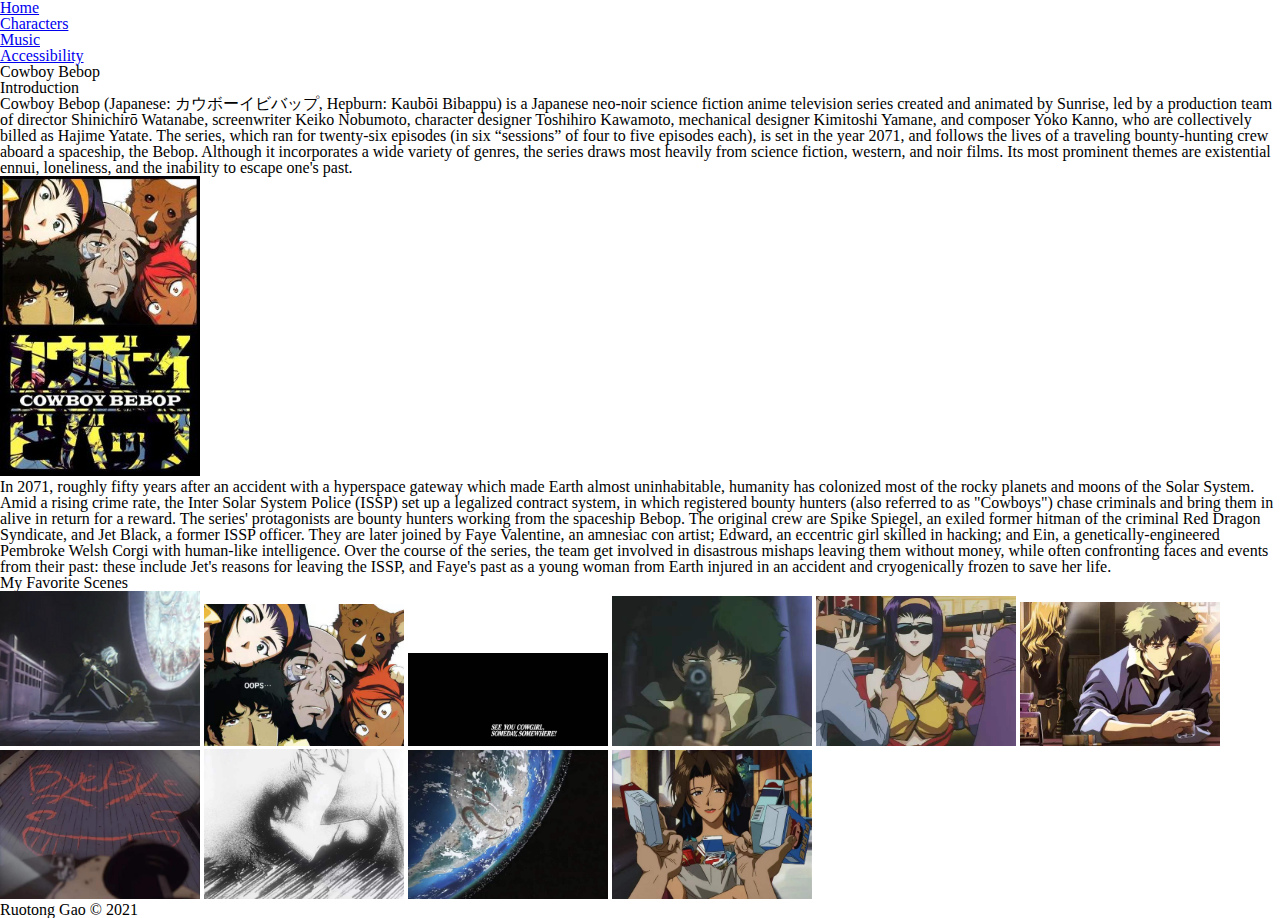
==== index.html @ 33a0a777 "add contents" ====
<!DOCTYPE html>

<html lang="en">
<head>
	<meta charset="UTF-8">
	<meta name="viewport" content="width=device-width, initial-scale=1.0">
    <link rel="icon" href="images/favicon.jpg">
	<link rel="stylesheet" href="css/html5reset.css">
	<link rel="stylesheet" href="css/style.css">
	<title>Home</title>
</head>
    
<body>
	<header>
		<nav>
			<ul>
				<li class="active"><a href = "index.html" >Home</a></li>
				<li><a href = "character.html">Characters</a></li>
				<li><a href = "music.html">Music</a></li>
				<li><a href = "accessibility.html">Accessibility</a></li>
			</ul>
		</nav>
		<h1>Cowboy Bebop</h1>
	</header>

	<main>
        <h2>Introduction</h2>
		<p>Cowboy Bebop (Japanese: カウボーイビバップ, Hepburn: Kaubōi Bibappu) is a Japanese neo-noir science fiction anime television series created and animated by Sunrise, led by a production team of director Shinichirō Watanabe, screenwriter Keiko Nobumoto, character designer Toshihiro Kawamoto, mechanical designer Kimitoshi Yamane, and composer Yoko Kanno, who are collectively billed as Hajime Yatate. The series, which ran for twenty-six episodes (in six “sessions” of four to five episodes each), is set in the year 2071, and follows the lives of a traveling bounty-hunting crew aboard a spaceship, the Bebop. Although it incorporates a wide variety of genres, the series draws most heavily from science fiction, western, and noir films. Its most prominent themes are existential ennui, loneliness, and the inability to escape one's past.</p>
        
        <img src = "images/poster.jpg" width="200"/>

		<p>In 2071, roughly fifty years after an accident with a hyperspace gateway which made Earth almost uninhabitable, humanity has colonized most of the rocky planets and moons of the Solar System. Amid a rising crime rate, the Inter Solar System Police (ISSP) set up a legalized contract system, in which registered bounty hunters (also referred to as "Cowboys") chase criminals and bring them in alive in return for a reward. The series' protagonists are bounty hunters working from the spaceship Bebop. The original crew are Spike Spiegel, an exiled former hitman of the criminal Red Dragon Syndicate, and Jet Black, a former ISSP officer. They are later joined by Faye Valentine, an amnesiac con artist; Edward, an eccentric girl skilled in hacking; and Ein, a genetically-engineered Pembroke Welsh Corgi with human-like intelligence. Over the course of the series, the team get involved in disastrous mishaps leaving them without money, while often confronting faces and events from their past: these include Jet's reasons for leaving the ISSP, and Faye's past as a young woman from Earth injured in an accident and cryogenically frozen to save her life.</p>
        
        <h2>My Favorite Scenes</h2>
        
        <img src = "images/1.png" width="200"/>
        <img src = "images/2.jpg" width="200"/>
        <img src = "images/3.jpg" width="200"/>
        <img src = "images/4.jpg" width="200"/>
        <img src = "images/5.jpg" width="200"/>
        <img src = "images/6.jpg" width="200"/>
        <img src = "images/7.jpg" width="200"/>
        <img src = "images/8.jpg" width="200"/>
        <img src = "images/9.jpg" width="200"/>
        <img src = "images/10.jpg" width="200"/>

	</main>

	<footer>
		<p>Ruotong Gao &copy; 2021</p>
	</footer>
</body>
</html>
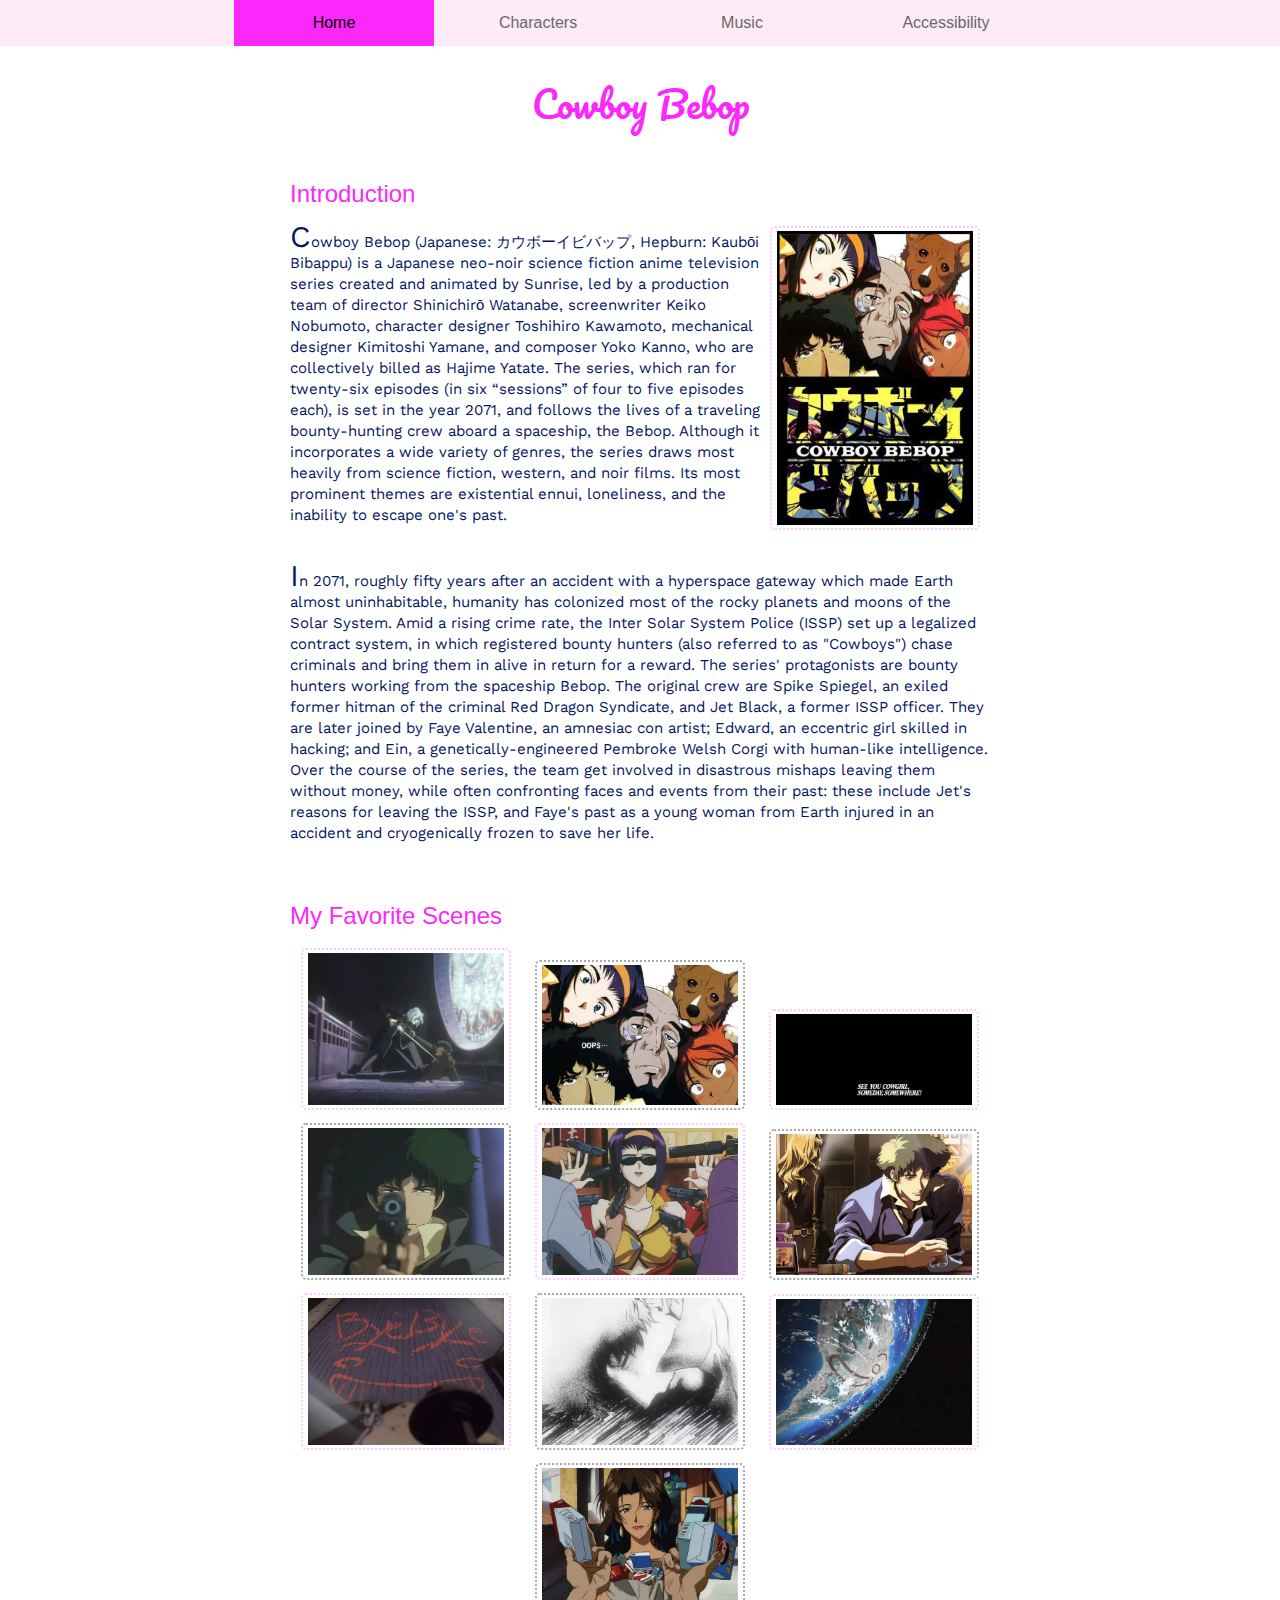
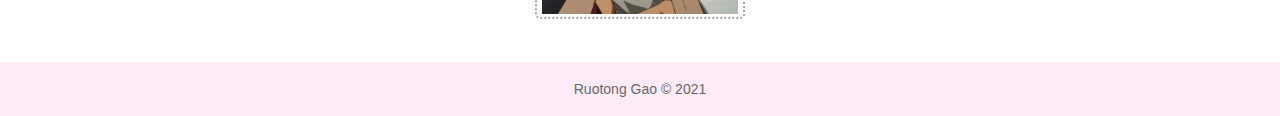
==== commit d066dad5: "draft css" ====
--- a/index.html
+++ b/index.html
@@ -1,53 +1,60 @@
 <!DOCTYPE html>
 
 <html lang="en">
-<head>
-	<meta charset="UTF-8">
-	<meta name="viewport" content="width=device-width, initial-scale=1.0">
-    <link rel="icon" href="images/favicon.jpg">
-	<link rel="stylesheet" href="css/html5reset.css">
-	<link rel="stylesheet" href="css/style.css">
-	<title>Home</title>
-</head>
-    
-<body>
-	<header>
-		<nav>
-			<ul>
-				<li class="active"><a href = "index.html" >Home</a></li>
-				<li><a href = "character.html">Characters</a></li>
-				<li><a href = "music.html">Music</a></li>
-				<li><a href = "accessibility.html">Accessibility</a></li>
-			</ul>
-		</nav>
-		<h1>Cowboy Bebop</h1>
-	</header>
+    <head>
+        <meta charset="UTF-8">
+        <meta name="viewport" content="width=device-width, initial-scale=1.0">
+        <link rel="icon" href="images/favicon.png">
+        <link rel="stylesheet" href="css/html5reset.css">
+        <link rel="stylesheet" href="css/style.css">
+        <title>Home</title>
+    </head>
 
-	<main>
-        <h2>Introduction</h2>
-		<p>Cowboy Bebop (Japanese: カウボーイビバップ, Hepburn: Kaubōi Bibappu) is a Japanese neo-noir science fiction anime television series created and animated by Sunrise, led by a production team of director Shinichirō Watanabe, screenwriter Keiko Nobumoto, character designer Toshihiro Kawamoto, mechanical designer Kimitoshi Yamane, and composer Yoko Kanno, who are collectively billed as Hajime Yatate. The series, which ran for twenty-six episodes (in six “sessions” of four to five episodes each), is set in the year 2071, and follows the lives of a traveling bounty-hunting crew aboard a spaceship, the Bebop. Although it incorporates a wide variety of genres, the series draws most heavily from science fiction, western, and noir films. Its most prominent themes are existential ennui, loneliness, and the inability to escape one's past.</p>
-        
-        <img src = "images/poster.jpg" width="200"/>
+    <body>
+        <header>
+            <nav>
+                <ul>
+                    <li class="active"><a href = "index.html" >Home</a></li>
+                    <li><a href = "character.html">Characters</a></li>
+                    <li><a href = "music.html">Music</a></li>
+                    <li><a href = "accessibility.html">Accessibility</a></li>
+                </ul>
+            </nav>
+            <h1>Cowboy Bebop</h1>
+        </header>
 
-		<p>In 2071, roughly fifty years after an accident with a hyperspace gateway which made Earth almost uninhabitable, humanity has colonized most of the rocky planets and moons of the Solar System. Amid a rising crime rate, the Inter Solar System Police (ISSP) set up a legalized contract system, in which registered bounty hunters (also referred to as "Cowboys") chase criminals and bring them in alive in return for a reward. The series' protagonists are bounty hunters working from the spaceship Bebop. The original crew are Spike Spiegel, an exiled former hitman of the criminal Red Dragon Syndicate, and Jet Black, a former ISSP officer. They are later joined by Faye Valentine, an amnesiac con artist; Edward, an eccentric girl skilled in hacking; and Ein, a genetically-engineered Pembroke Welsh Corgi with human-like intelligence. Over the course of the series, the team get involved in disastrous mishaps leaving them without money, while often confronting faces and events from their past: these include Jet's reasons for leaving the ISSP, and Faye's past as a young woman from Earth injured in an accident and cryogenically frozen to save her life.</p>
-        
-        <h2>My Favorite Scenes</h2>
-        
-        <img src = "images/1.png" width="200"/>
-        <img src = "images/2.jpg" width="200"/>
-        <img src = "images/3.jpg" width="200"/>
-        <img src = "images/4.jpg" width="200"/>
-        <img src = "images/5.jpg" width="200"/>
-        <img src = "images/6.jpg" width="200"/>
-        <img src = "images/7.jpg" width="200"/>
-        <img src = "images/8.jpg" width="200"/>
-        <img src = "images/9.jpg" width="200"/>
-        <img src = "images/10.jpg" width="200"/>
+        <main>
+            <div class="intro">
+                <h2>Introduction</h2>
+                <p>
+                    <img src = "images/poster.jpg" width="200" alt="poster"/>
+                    Cowboy Bebop (Japanese: カウボーイビバップ, Hepburn: Kaubōi Bibappu) is a Japanese neo-noir science fiction anime television series created and animated by Sunrise, led by a production team of director Shinichirō Watanabe, screenwriter Keiko Nobumoto, character designer Toshihiro Kawamoto, mechanical designer Kimitoshi Yamane, and composer Yoko Kanno, who are collectively billed as Hajime Yatate. The series, which ran for twenty-six episodes (in six “sessions” of four to five episodes each), is set in the year 2071, and follows the lives of a traveling bounty-hunting crew aboard a spaceship, the Bebop. Although it incorporates a wide variety of genres, the series draws most heavily from science fiction, western, and noir films. Its most prominent themes are existential ennui, loneliness, and the inability to escape one's past.
+                </p>
 
-	</main>
 
-	<footer>
-		<p>Ruotong Gao &copy; 2021</p>
-	</footer>
-</body>
+                <p>In 2071, roughly fifty years after an accident with a hyperspace gateway which made Earth almost uninhabitable, humanity has colonized most of the rocky planets and moons of the Solar System. Amid a rising crime rate, the Inter Solar System Police (ISSP) set up a legalized contract system, in which registered bounty hunters (also referred to as "Cowboys") chase criminals and bring them in alive in return for a reward. The series' protagonists are bounty hunters working from the spaceship Bebop. The original crew are Spike Spiegel, an exiled former hitman of the criminal Red Dragon Syndicate, and Jet Black, a former ISSP officer. They are later joined by Faye Valentine, an amnesiac con artist; Edward, an eccentric girl skilled in hacking; and Ein, a genetically-engineered Pembroke Welsh Corgi with human-like intelligence. Over the course of the series, the team get involved in disastrous mishaps leaving them without money, while often confronting faces and events from their past: these include Jet's reasons for leaving the ISSP, and Faye's past as a young woman from Earth injured in an accident and cryogenically frozen to save her life.</p>
+            </div>
+
+            <div>
+                <h2>My Favorite Scenes</h2>
+                <div class="gallery">
+                    <img src = "images/1.png" width="200" alt="The duel"/>
+                    <img src = "images/2.jpg" width="200" alt="Group photo"/>
+                    <img src = "images/3.jpg" width="200" alt="See you cowgirl"/>
+                    <img src = "images/4.jpg" width="200" alt="Spike with the gun"/>
+                    <img src = "images/5.jpg" width="200" alt="Faye with guns"/>
+                    <img src = "images/6.jpg" width="200" alt="Spike smoking"/>
+                    <img src = "images/7.jpg" width="200" alt="Ed's bye bye"/>
+                    <img src = "images/8.jpg" width="200" alt="Spike at his last"/>
+                    <img src = "images/9.jpg" width="200" alt="Ed and the earth"/>
+                    <img src = "images/10.jpg" width="200" alt="Episode 1"/>
+                </div>
+            </div>
+
+        </main>
+
+        <footer>
+            <p>Ruotong Gao &copy; 2021</p>
+        </footer>
+    </body>
 </html>--- a/css/style.css
+++ b/css/style.css
@@ -0,0 +1,208 @@
+/* pacifico-regular - latin */
+@font-face {
+    font-family: 'Pacifico';
+    font-style: normal;
+    font-weight: 400;
+    src: url('../fonts/pacifico-v17-latin-regular.eot'); /* IE9 Compat Modes */
+    src: local(''),
+        url('../fonts/pacifico-v17-latin-regular.eot?#iefix') format('embedded-opentype'), /* IE6-IE8 */
+        url('../fonts/pacifico-v17-latin-regular.woff2') format('woff2'), /* Super Modern Browsers */
+        url('../fonts/pacifico-v17-latin-regular.woff') format('woff'), /* Modern Browsers */
+        url('../fonts/pacifico-v17-latin-regular.ttf') format('truetype'), /* Safari, Android, iOS */
+        url('../fonts/pacifico-v17-latin-regular.svg#Pacifico') format('svg'); /* Legacy iOS */
+}
+
+/* work-sans-regular - latin */
+@font-face {
+    font-family: 'Work Sans';
+    font-style: normal;
+    font-weight: 400;
+    src: url('../fonts/work-sans-v13-latin-regular.eot'); /* IE9 Compat Modes */
+    src: local(''),
+        url('../fonts/work-sans-v13-latin-regular.eot?#iefix') format('embedded-opentype'), /* IE6-IE8 */
+        url('../fonts/work-sans-v13-latin-regular.woff2') format('woff2'), /* Super Modern Browsers */
+        url('../fonts/work-sans-v13-latin-regular.woff') format('woff'), /* Modern Browsers */
+        url('../fonts/work-sans-v13-latin-regular.ttf') format('truetype'), /* Safari, Android, iOS */
+        url('../fonts/work-sans-v13-latin-regular.svg#WorkSans') format('svg'); /* Legacy iOS */
+}
+
+*{
+    box-sizing: border-box;
+}
+
+
+nav{
+    text-align: center;
+    background-color: #FDEBF7;
+}
+
+@media (max-width: 799px){
+    nav li{
+        display: inline-block;
+        width: 100%;
+        padding: 15px 0;
+    }
+}
+
+
+@media (min-width: 800px){
+    nav li{
+        display: inline-block;
+        width: 200px;
+        padding: 15px 0;
+    }
+}
+
+nav li a{
+    text-decoration: none;
+    font-family: "Franklin Gothic Medium", Sans-serif;
+    color: dimgray;
+}
+
+
+
+nav li.active{
+    background-color: #FC28FB;
+}
+
+nav li.active a{
+    color: black;
+}
+
+
+nav li:hover a{
+    text-decoration: underline;
+}
+
+main{
+    padding: 0 30px 30px;
+    background-color: #FFFFFF;
+}
+
+h1{
+    font-size: 36px;
+    color: #FC28FB;
+    text-align: center;
+    font-family: "Pacifico", "Franklin Gothic Medium", Sans-serif;
+    padding: 40px 0; 
+    background-color: #FFFFFF;
+
+}
+
+h2{
+    font-size: 24px;
+    color: #FC28FB;
+    font-family: "Franklin Gothic Medium", Sans-serif;
+    padding: 20px 0;
+}
+
+div{
+    max-width: 700px;
+    min-width: 200px;
+    margin: auto;
+}
+
+div p{
+    line-height: 140%;
+    font-family: "Work Sans", "Calibri", Sans-serif;
+    font-size: 15px;
+    margin-bottom: 25px;
+    display: inline-block;
+    color: #041562;
+}
+
+div p:last-child{
+    margin-bottom: 40px;
+}
+
+.intro p::first-letter{
+    font-size: 30px;
+}
+
+*::selection{
+    background-color: #FC28FB;
+    color: white;
+}
+
+
+@media (max-width: 499px){
+    img{
+        display:block;
+        margin: 20px auto;
+        padding: 3px;
+        width: 100%;
+        border:dotted 2px #FBCAFF;
+        border-radius: 5px;
+    }
+}
+@media (min-width: 500px){
+
+    img{
+        margin: 0 10px 10px;
+        padding: 3px 5px;
+        width: 30%;
+        border:dotted 2px #FBCAFF;
+        border-radius: 5px;
+    }
+
+    p img{
+        float:right;
+    }
+}
+
+@media (max-width: 499px){
+
+    main > div > img{
+        display: block;
+        width: 100%;
+        margin: 10px auto;
+    }
+}
+
+@media (min-width:500px){
+
+    main > div > img{
+        display: block;
+        width: 50%;
+        margin: 10px auto;
+    }
+}
+
+.gallery img:nth-child(even){
+    border-color: darkgray;
+}
+
+img:hover{
+    border:solid 2px #FC28FB;
+}
+
+
+.gallery{
+    text-align: center;
+}
+
+.gallery img{
+    display:inline-block;
+}
+
+
+.audio{
+    text-align: center;
+    padding: 20px 0;
+}
+
+audio{
+    width: 70%;
+}
+
+footer{
+    text-align: center;
+    padding: 20px 0;
+    background-color: #FDEBF7;
+}
+
+footer p{
+    color: dimgray;
+    font-family: "Franklin Gothic Medium", Sans-serif;
+    font-size: 14px;
+}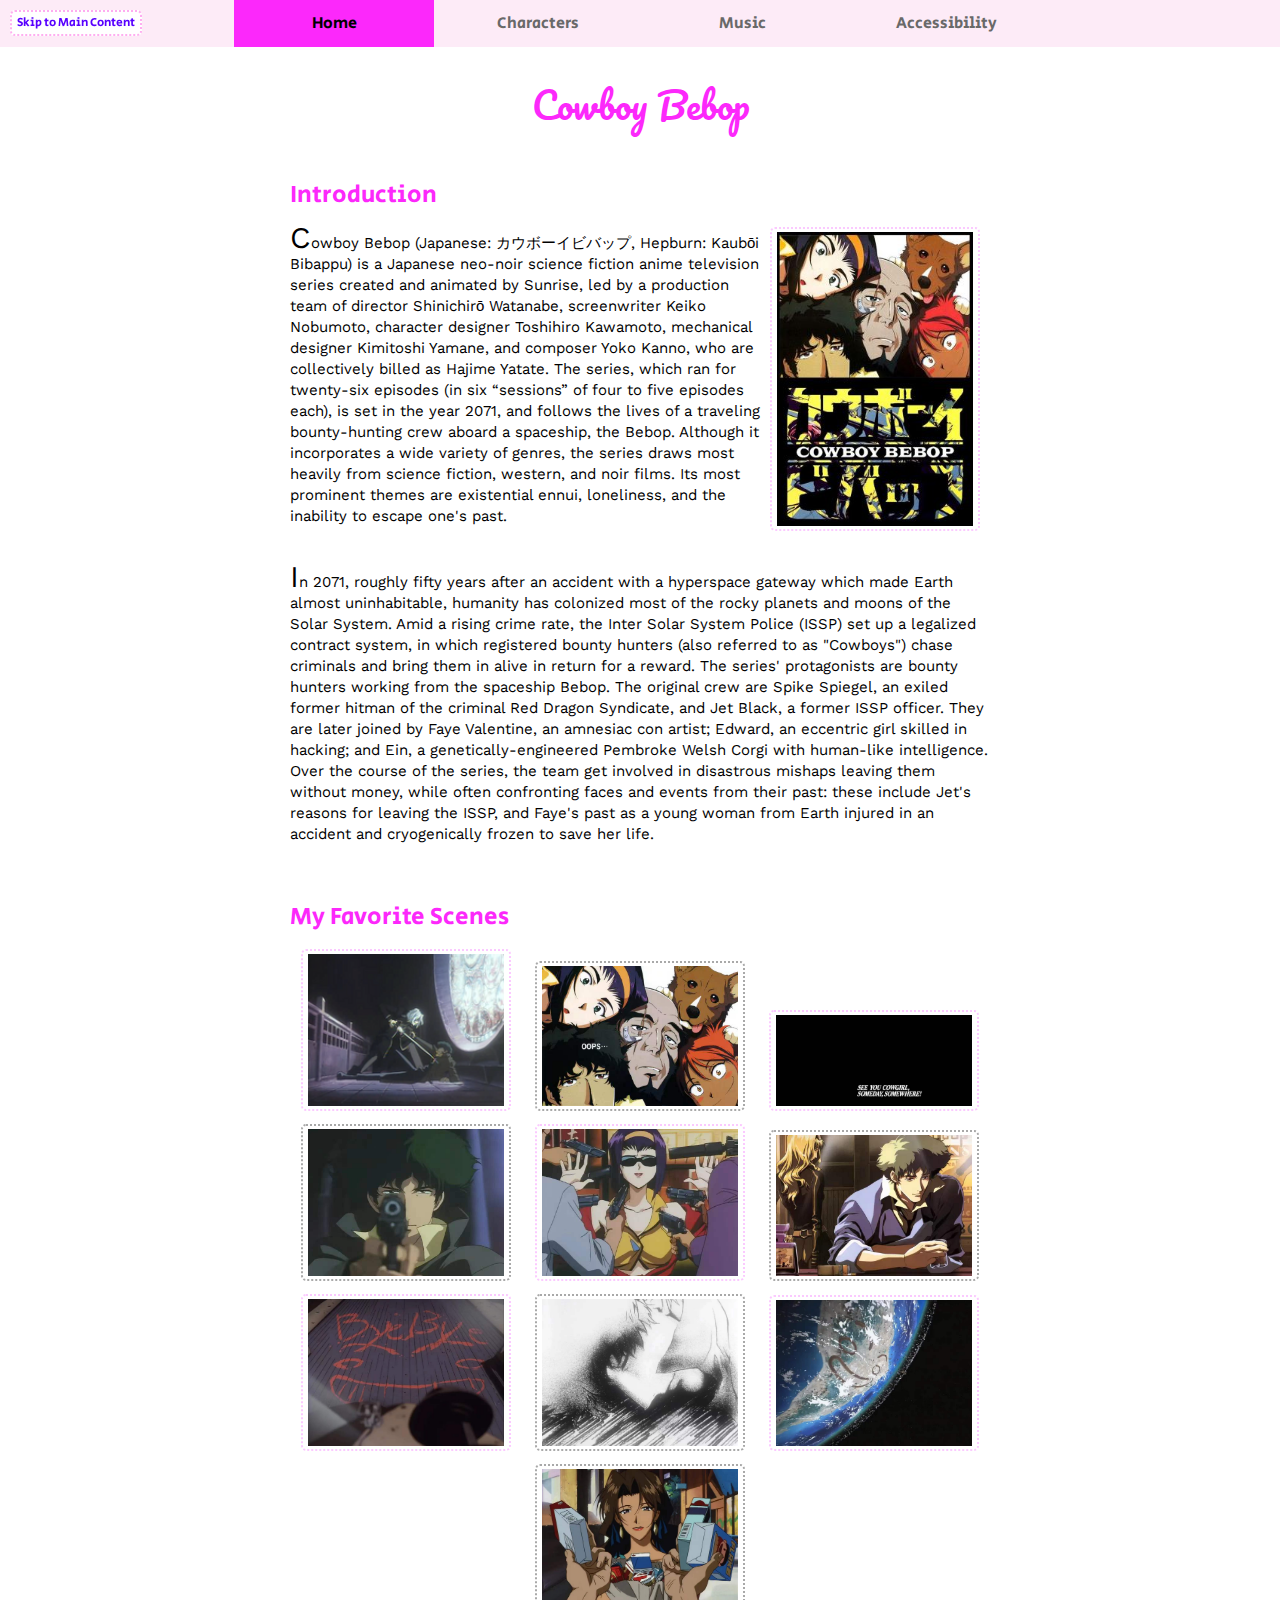
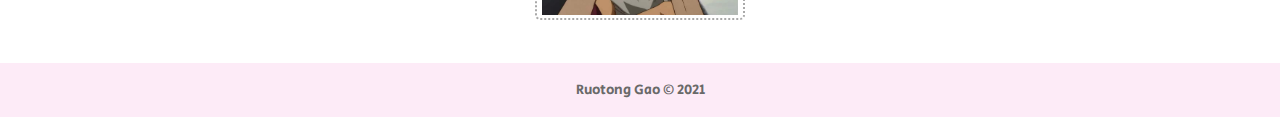
==== commit 74575ca7: "add skip to main" ====
--- a/index.html
+++ b/index.html
@@ -11,6 +11,7 @@
     </head>
 
     <body>
+        <a class = "skip" href="#main">Skip to Main Content</a>
         <header>
             <nav>
                 <ul>
@@ -24,7 +25,7 @@
         </header>
 
         <main>
-            <div class="intro">
+            <div class="intro" id="main">
                 <h2>Introduction</h2>
                 <p>
                     <img src = "images/poster.jpg" width="200" alt="poster"/>
--- a/css/style.css
+++ b/css/style.css
@@ -26,10 +26,36 @@
         url('../fonts/work-sans-v13-latin-regular.svg#WorkSans') format('svg'); /* Legacy iOS */
 }
 
+/* secular-one-regular - latin */
+@font-face {
+    font-family: 'Secular One';
+    font-style: normal;
+    font-weight: 400;
+    src: url('../fonts/secular-one-v5-latin-regular.eot'); /* IE9 Compat Modes */
+    src: local(''),
+        url('../fonts/secular-one-v5-latin-regular.eot?#iefix') format('embedded-opentype'), /* IE6-IE8 */
+        url('../fonts/secular-one-v5-latin-regular.woff2') format('woff2'), /* Super Modern Browsers */
+        url('../fonts/secular-one-v5-latin-regular.woff') format('woff'), /* Modern Browsers */
+        url('../fonts/secular-one-v5-latin-regular.ttf') format('truetype'), /* Safari, Android, iOS */
+        url('../fonts/secular-one-v5-latin-regular.svg#SecularOne') format('svg'); /* Legacy iOS */
+}
+
 *{
     box-sizing: border-box;
 }
 
+.skip{
+    position: fixed;
+    margin: 10px;
+    padding: 5px;
+    font-family: "Franklin Gothic Medium", "Secular One", Sans-serif;
+    font-size: 12px;
+    color: #5800FF;
+    text-decoration: none;
+    background-color: white;
+    border:dotted 2px #FFADF0;
+    border-radius: 5px;
+}
 
 nav{
     text-align: center;
@@ -55,7 +81,7 @@
 
 nav li a{
     text-decoration: none;
-    font-family: "Franklin Gothic Medium", Sans-serif;
+    font-family: "Franklin Gothic Medium", "Secular One", Sans-serif;
     color: dimgray;
 }
 
@@ -92,7 +118,7 @@
 h2{
     font-size: 24px;
     color: #FC28FB;
-    font-family: "Franklin Gothic Medium", Sans-serif;
+    font-family: "Franklin Gothic Medium","Secular One", Sans-serif;
     padding: 20px 0;
 }
 
@@ -108,7 +134,7 @@
     font-size: 15px;
     margin-bottom: 25px;
     display: inline-block;
-    color: #041562;
+    color: black;
 }
 
 div p:last-child{
@@ -203,6 +229,6 @@
 
 footer p{
     color: dimgray;
-    font-family: "Franklin Gothic Medium", Sans-serif;
+    font-family: "Franklin Gothic Medium","Secular One",  Sans-serif;
     font-size: 14px;
 }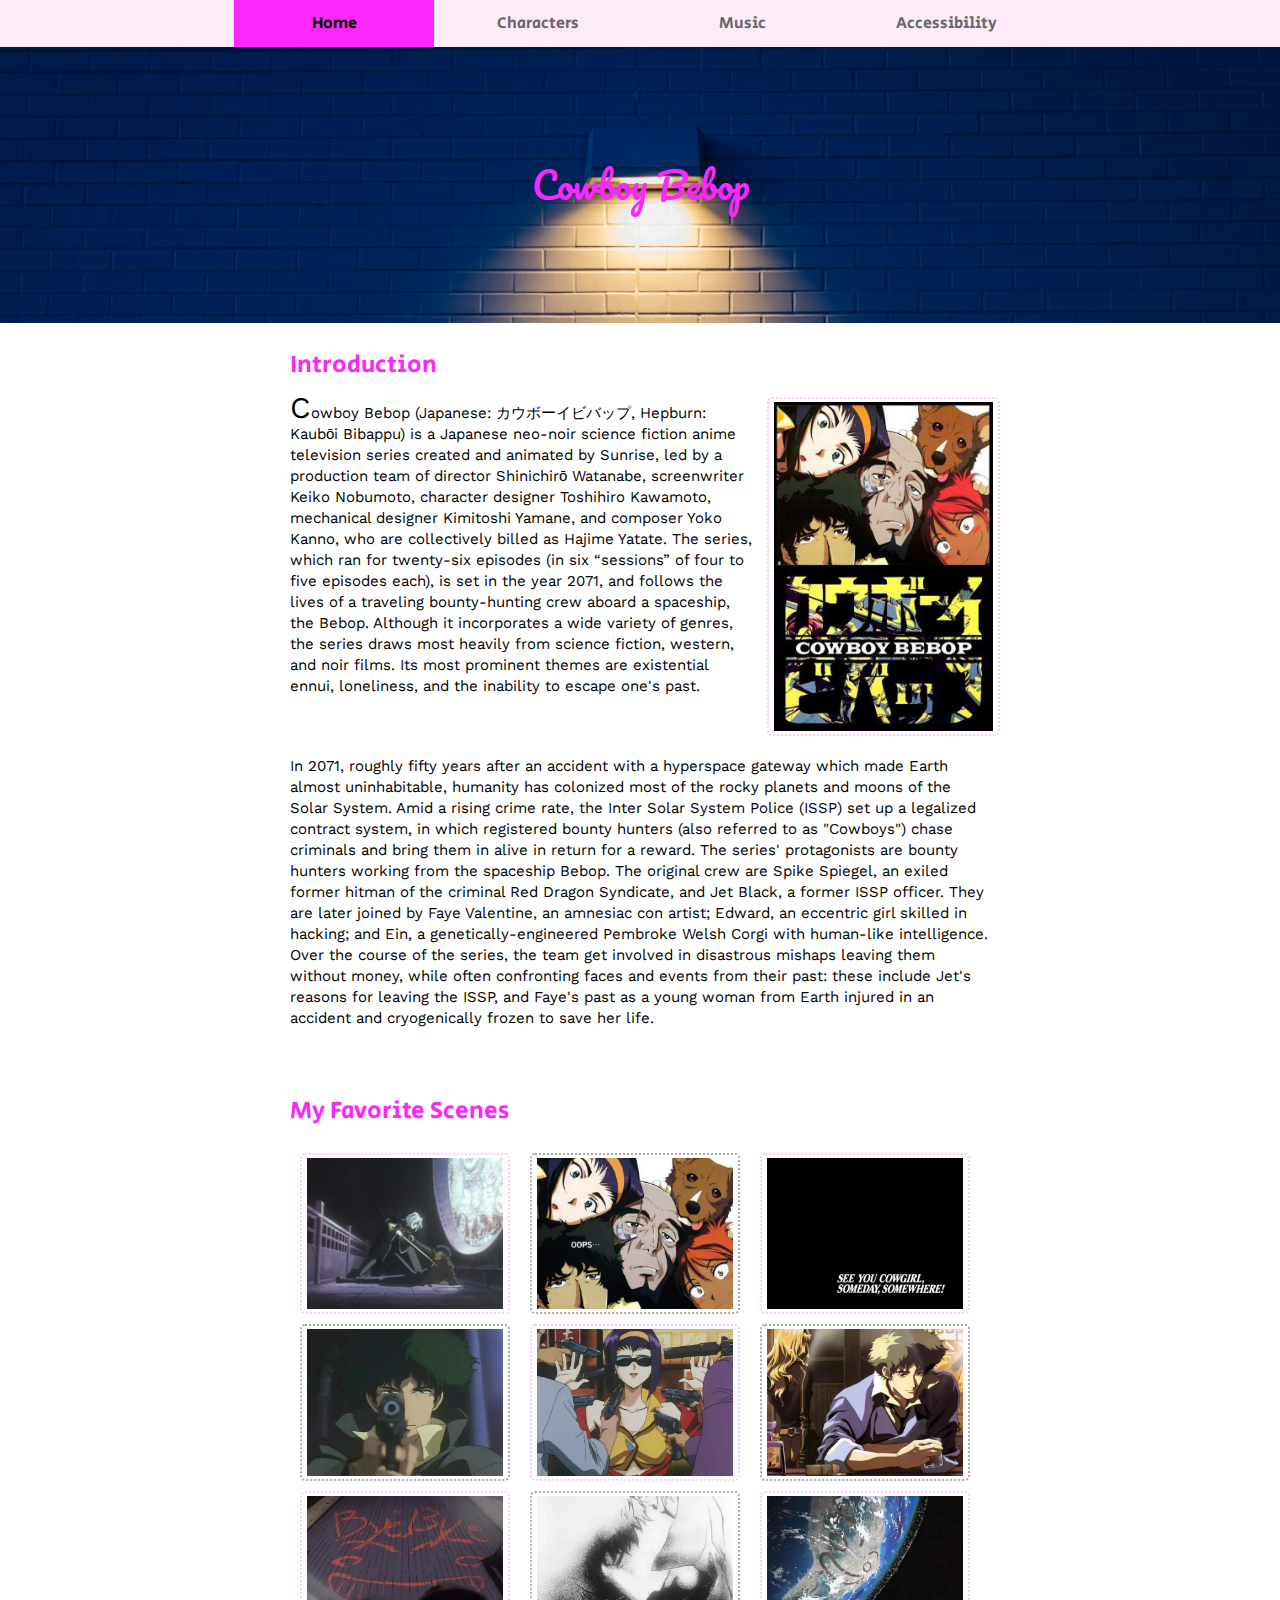
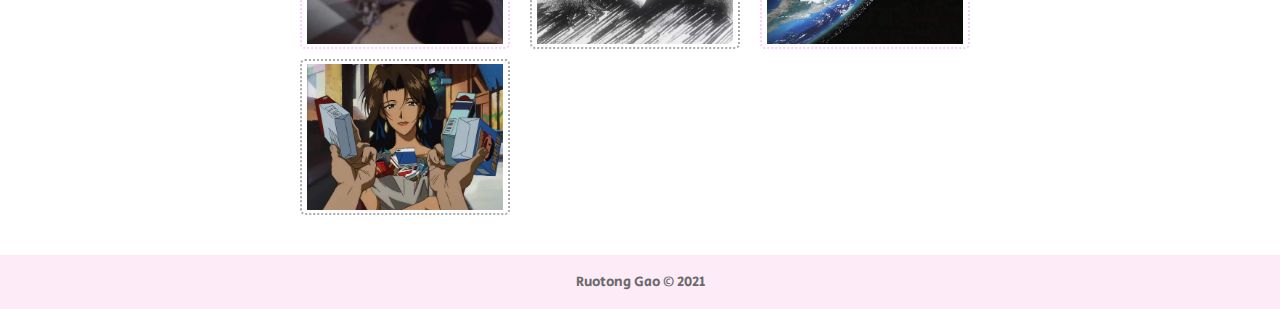
==== commit 67d13638: "mobile update" ====
--- a/index.html
+++ b/index.html
@@ -8,6 +8,15 @@
         <link rel="stylesheet" href="css/html5reset.css">
         <link rel="stylesheet" href="css/style.css">
         <title>Home</title>
+        <!-- Global site tag (gtag.js) - Google Analytics -->
+        <script async src="https://www.googletagmanager.com/gtag/js?id=G-GNXLL24F5V"></script>
+        <script>
+            window.dataLayer = window.dataLayer || [];
+            function gtag(){dataLayer.push(arguments);}
+            gtag('js', new Date());
+
+            gtag('config', 'G-GNXLL24F5V');
+        </script>
     </head>
 
     <body>
@@ -25,14 +34,14 @@
         </header>
 
         <main>
-            <div class="intro" id="main">
+            <div class="intro pic" id="main">
                 <h2>Introduction</h2>
-                <p>
-                    <img src = "images/poster.jpg" width="200" alt="poster"/>
-                    Cowboy Bebop (Japanese: カウボーイビバップ, Hepburn: Kaubōi Bibappu) is a Japanese neo-noir science fiction anime television series created and animated by Sunrise, led by a production team of director Shinichirō Watanabe, screenwriter Keiko Nobumoto, character designer Toshihiro Kawamoto, mechanical designer Kimitoshi Yamane, and composer Yoko Kanno, who are collectively billed as Hajime Yatate. The series, which ran for twenty-six episodes (in six “sessions” of four to five episodes each), is set in the year 2071, and follows the lives of a traveling bounty-hunting crew aboard a spaceship, the Bebop. Although it incorporates a wide variety of genres, the series draws most heavily from science fiction, western, and noir films. Its most prominent themes are existential ennui, loneliness, and the inability to escape one's past.
+                <p>Cowboy Bebop (Japanese: カウボーイビバップ, Hepburn: Kaubōi Bibappu) is a Japanese neo-noir science fiction anime television series created and animated by Sunrise, led by a production team of director Shinichirō Watanabe, screenwriter Keiko Nobumoto, character designer Toshihiro Kawamoto, mechanical designer Kimitoshi Yamane, and composer Yoko Kanno, who are collectively billed as Hajime Yatate. The series, which ran for twenty-six episodes (in six “sessions” of four to five episodes each), is set in the year 2071, and follows the lives of a traveling bounty-hunting crew aboard a spaceship, the Bebop. Although it incorporates a wide variety of genres, the series draws most heavily from science fiction, western, and noir films. Its most prominent themes are existential ennui, loneliness, and the inability to escape one's past.
                 </p>
+                <img src = "images/poster.jpg" width="200" alt="poster"/>
 
-
+            </div>
+            <div>
                 <p>In 2071, roughly fifty years after an accident with a hyperspace gateway which made Earth almost uninhabitable, humanity has colonized most of the rocky planets and moons of the Solar System. Amid a rising crime rate, the Inter Solar System Police (ISSP) set up a legalized contract system, in which registered bounty hunters (also referred to as "Cowboys") chase criminals and bring them in alive in return for a reward. The series' protagonists are bounty hunters working from the spaceship Bebop. The original crew are Spike Spiegel, an exiled former hitman of the criminal Red Dragon Syndicate, and Jet Black, a former ISSP officer. They are later joined by Faye Valentine, an amnesiac con artist; Edward, an eccentric girl skilled in hacking; and Ein, a genetically-engineered Pembroke Welsh Corgi with human-like intelligence. Over the course of the series, the team get involved in disastrous mishaps leaving them without money, while often confronting faces and events from their past: these include Jet's reasons for leaving the ISSP, and Faye's past as a young woman from Earth injured in an accident and cryogenically frozen to save her life.</p>
             </div>
 
--- a/css/style.css
+++ b/css/style.css
@@ -45,16 +45,21 @@
 }
 
 .skip{
-    position: fixed;
-    margin: 10px;
-    padding: 5px;
+    position: absolute;
+    display: block;
+    height: 10px;
+    margin: 5px;
+    left: -500px;
     font-family: "Franklin Gothic Medium", "Secular One", Sans-serif;
     font-size: 12px;
     color: #5800FF;
     text-decoration: none;
     background-color: white;
-    border:dotted 2px #FFADF0;
-    border-radius: 5px;
+}
+
+.skip:focus{
+    left:0px;
+    top: 10px;
 }
 
 nav{
@@ -62,16 +67,14 @@
     background-color: #FDEBF7;
 }
 
-@media (max-width: 799px){
-    nav li{
-        display: inline-block;
-        width: 100%;
-        padding: 15px 0;
-    }
-}
-
-
-@media (min-width: 800px){
+nav li{
+    display: inline-block;
+    width: 100%;
+    padding: 15px 0;
+}
+
+
+@media screen and (min-width: 800px){
     nav li{
         display: inline-block;
         width: 200px;
@@ -110,9 +113,11 @@
     color: #FC28FB;
     text-align: center;
     font-family: "Pacifico", "Franklin Gothic Medium", Sans-serif;
-    padding: 40px 0; 
-    background-color: #FFFFFF;
-
+    padding: 120px 0; 
+    background-image: url("../images/background.jpg");
+    background-size: cover;
+    background-attachment: fixed;
+    background-position: bottom;
 }
 
 h2{
@@ -126,6 +131,7 @@
     max-width: 700px;
     min-width: 200px;
     margin: auto;
+    padding-top: 10px;
 }
 
 div p{
@@ -151,51 +157,54 @@
 }
 
 
-@media (max-width: 499px){
-    img{
-        display:block;
-        margin: 20px auto;
-        padding: 3px;
-        width: 100%;
-        border:dotted 2px #FBCAFF;
-        border-radius: 5px;
-    }
-}
-@media (min-width: 500px){
+img{
+    display:block;
+    margin: 20px auto;
+    padding: 3px;
+    width: 100%;
+    border:dotted 2px #FBCAFF;
+    border-radius: 5px;
+}
+
+div.mid img{
+    display: block;
+    width: 100%;
+    margin: 10px auto;
+}
+
+.gallery img:nth-child(even){
+    border-color: darkgray;
+}
+
+@media screen and (min-width: 500px){
 
     img{
         margin: 0 10px 10px;
         padding: 3px 5px;
-        width: 30%;
         border:dotted 2px #FBCAFF;
         border-radius: 5px;
     }
 
-    p img{
-        float:right;
-    }
-}
-
-@media (max-width: 499px){
-
-    main > div > img{
-        display: block;
-        width: 100%;
-        margin: 10px auto;
-    }
-}
-
-@media (min-width:500px){
-
-    main > div > img{
+
+    div.mid img{
         display: block;
         width: 50%;
         margin: 10px auto;
     }
-}
-
-.gallery img:nth-child(even){
-    border-color: darkgray;
+
+    div.pic{
+        display: grid;
+        grid-template-columns: 4fr 2fr;
+    }
+
+    div.pic h2{
+        grid-column: 1/-1;
+    }
+
+    div.gallery img{
+        width: 30%;
+        object-fit: cover;
+    }
 }
 
 img:hover{
@@ -203,14 +212,10 @@
 }
 
 
-.gallery{
-    text-align: center;
-}
-
-.gallery img{
-    display:inline-block;
-}
-
+div.gallery{
+    display:flex;
+    flex-flow: row wrap;
+}
 
 .audio{
     text-align: center;
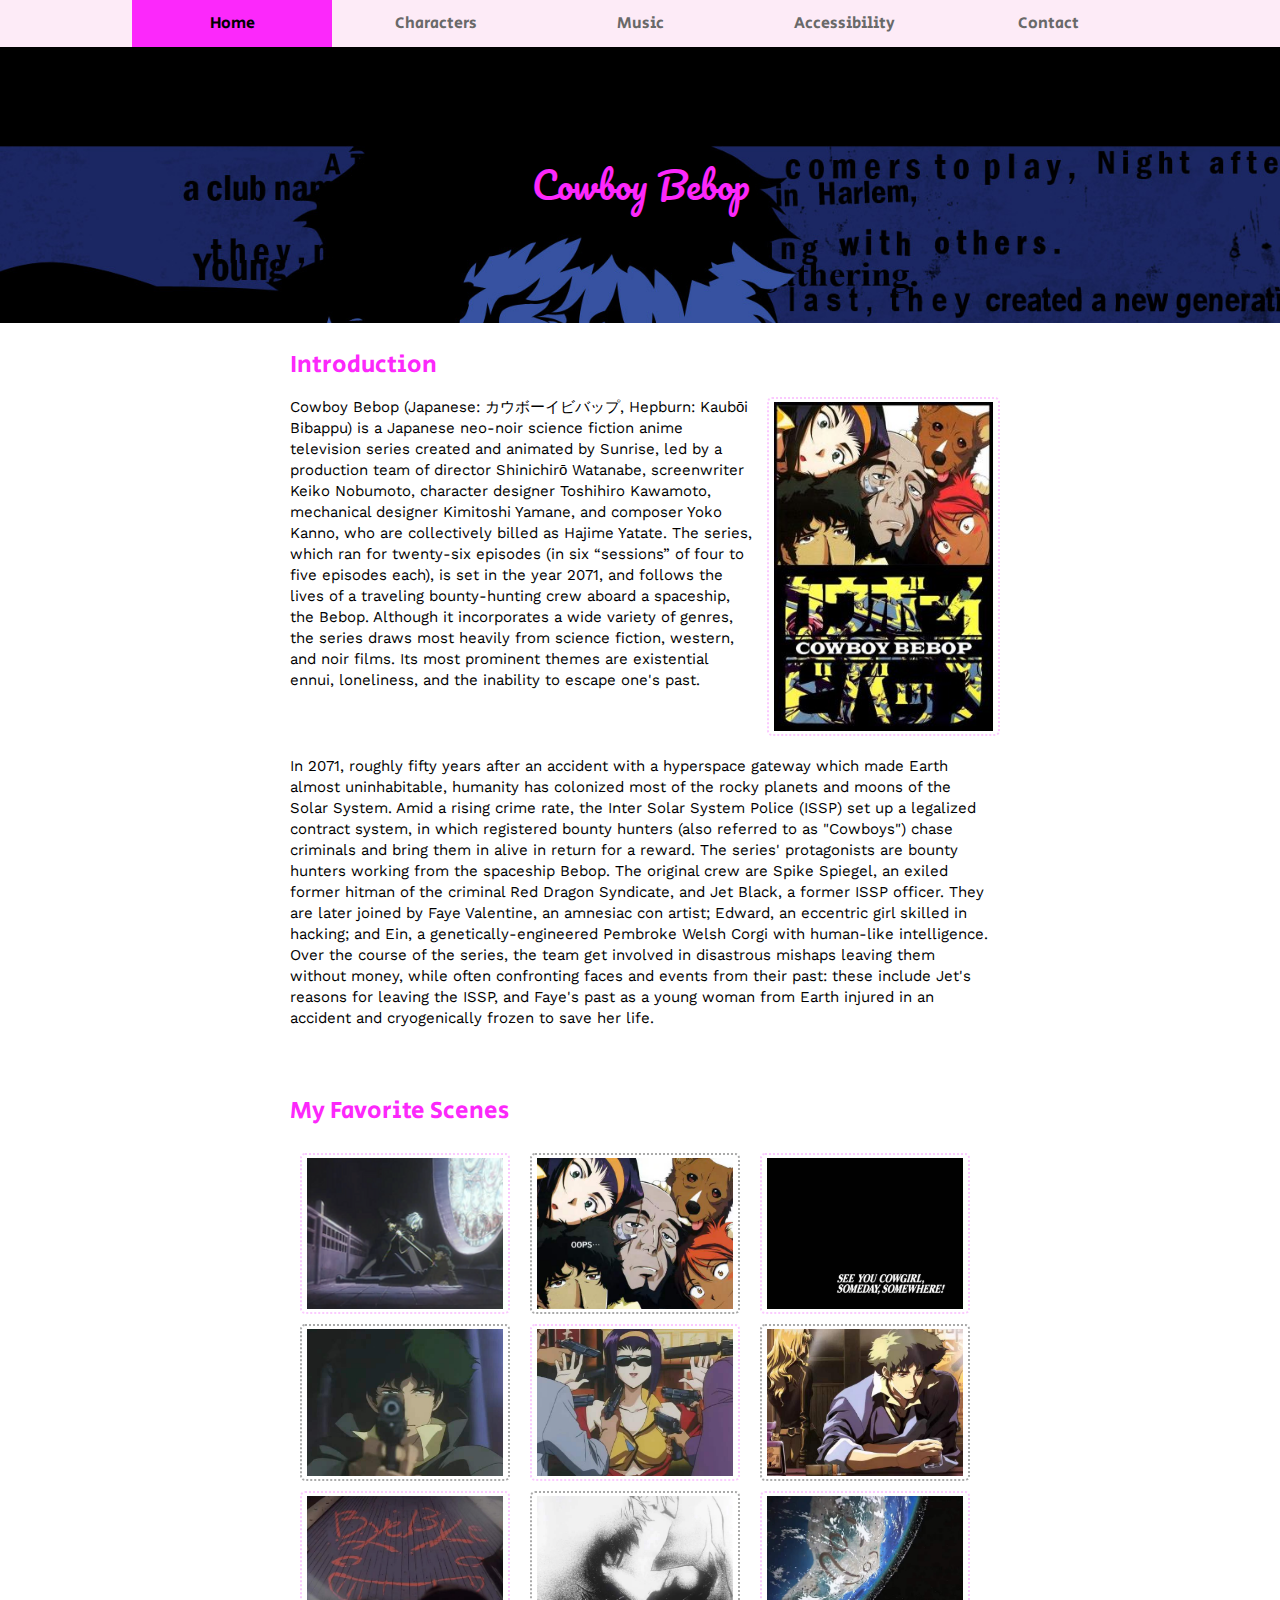
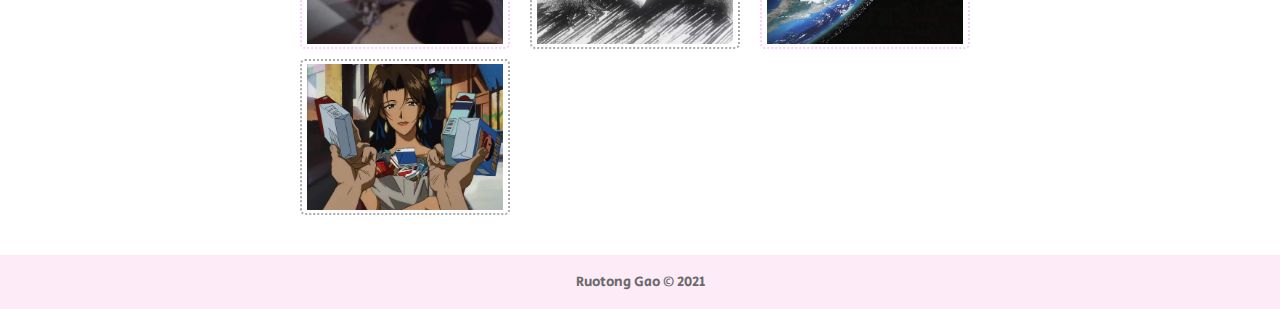
==== commit 2ead190a: "add mobile view requirements" ====
--- a/index.html
+++ b/index.html
@@ -9,13 +9,13 @@
         <link rel="stylesheet" href="css/style.css">
         <title>Home</title>
         <!-- Global site tag (gtag.js) - Google Analytics -->
-        <script async src="https://www.googletagmanager.com/gtag/js?id=G-GNXLL24F5V"></script>
+        <script async src="https://www.googletagmanager.com/gtag/js?id=G-1WR4FGPYL1"></script>
         <script>
             window.dataLayer = window.dataLayer || [];
             function gtag(){dataLayer.push(arguments);}
             gtag('js', new Date());
 
-            gtag('config', 'G-GNXLL24F5V');
+            gtag('config', 'G-1WR4FGPYL1');
         </script>
     </head>
 
@@ -28,6 +28,7 @@
                     <li><a href = "character.html">Characters</a></li>
                     <li><a href = "music.html">Music</a></li>
                     <li><a href = "accessibility.html">Accessibility</a></li>
+                    <li><a href = "contact.html" >Contact</a></li>
                 </ul>
             </nav>
             <h1>Cowboy Bebop</h1>
--- a/css/style.css
+++ b/css/style.css
@@ -127,6 +127,14 @@
     padding: 20px 0;
 }
 
+h3{
+    font-size: 18px;
+    color: dimgray;
+    font-family: "Franklin Gothic Medium","Secular One", Sans-serif;
+    font-weight: 400;
+    padding: 10px 0;
+}
+
 div{
     max-width: 700px;
     min-width: 200px;
@@ -147,10 +155,6 @@
     margin-bottom: 40px;
 }
 
-.intro p::first-letter{
-    font-size: 30px;
-}
-
 *::selection{
     background-color: #FC28FB;
     color: white;
@@ -172,8 +176,18 @@
     margin: 10px auto;
 }
 
+@keyframes animatedImage {
+    from {
+        opacity: 30%;
+    }
+    to {
+        opacity: 100%;
+    }
+}
+
 .gallery img:nth-child(even){
     border-color: darkgray;
+    animation: animatedImage 3s linear infinite alternate;
 }
 
 @media screen and (min-width: 500px){
@@ -226,7 +240,74 @@
     width: 70%;
 }
 
+#overlay{
+    max-width: 700px;
+    min-width: 200px;
+    margin: auto;
+    padding-top: 10px;
+}
+
+
+label{
+    display: block;
+    font-family: "Work Sans", "Calibri", Sans-serif;
+    font-size: 14px;
+    padding-top: 20px;
+    padding-bottom: 5px;
+    text-align: left;
+}
+
+input, textarea{
+    font-family: "Work Sans", "Calibri", Sans-serif;
+    width: 100%;
+    padding: 20px;
+    border: 1px solid #ccc;
+    border-radius: 10px;
+    box-sizing: border-box;
+    margin: 10px;
+    resize: vertical;
+}
+
+input[type=submit]{
+    font-family: "Franklin Gothic Medium","Secular One", Sans-serif;
+    background-color: #FDEBF7;
+    font-size: 16px;
+    cursor: pointer;
+    padding: 15px;
+}
+
+div.social{
+    display: flex;
+    flex-flow: row wrap;
+    column-gap: 20px;
+}
+
+div.social span{
+    font-size: 30px;
+    margin-right: 10px;
+    vertical-align:middle;  
+}
+
+div.social a{
+    font-size: 14px;
+    color: dimgray;
+    text-decoration: none;
+    font-family: "Work Sans", "Calibri", Sans-serif;
+}
+
+
+div a:visited{
+    color: dimgray;
+}
+
+div a:hover{
+    text-decoration: underline;
+    color: #FC28FB;
+}
+
 footer{
+    display: flex;
+    flex-flow: column wrap;
     text-align: center;
     padding: 20px 0;
     background-color: #FDEBF7;
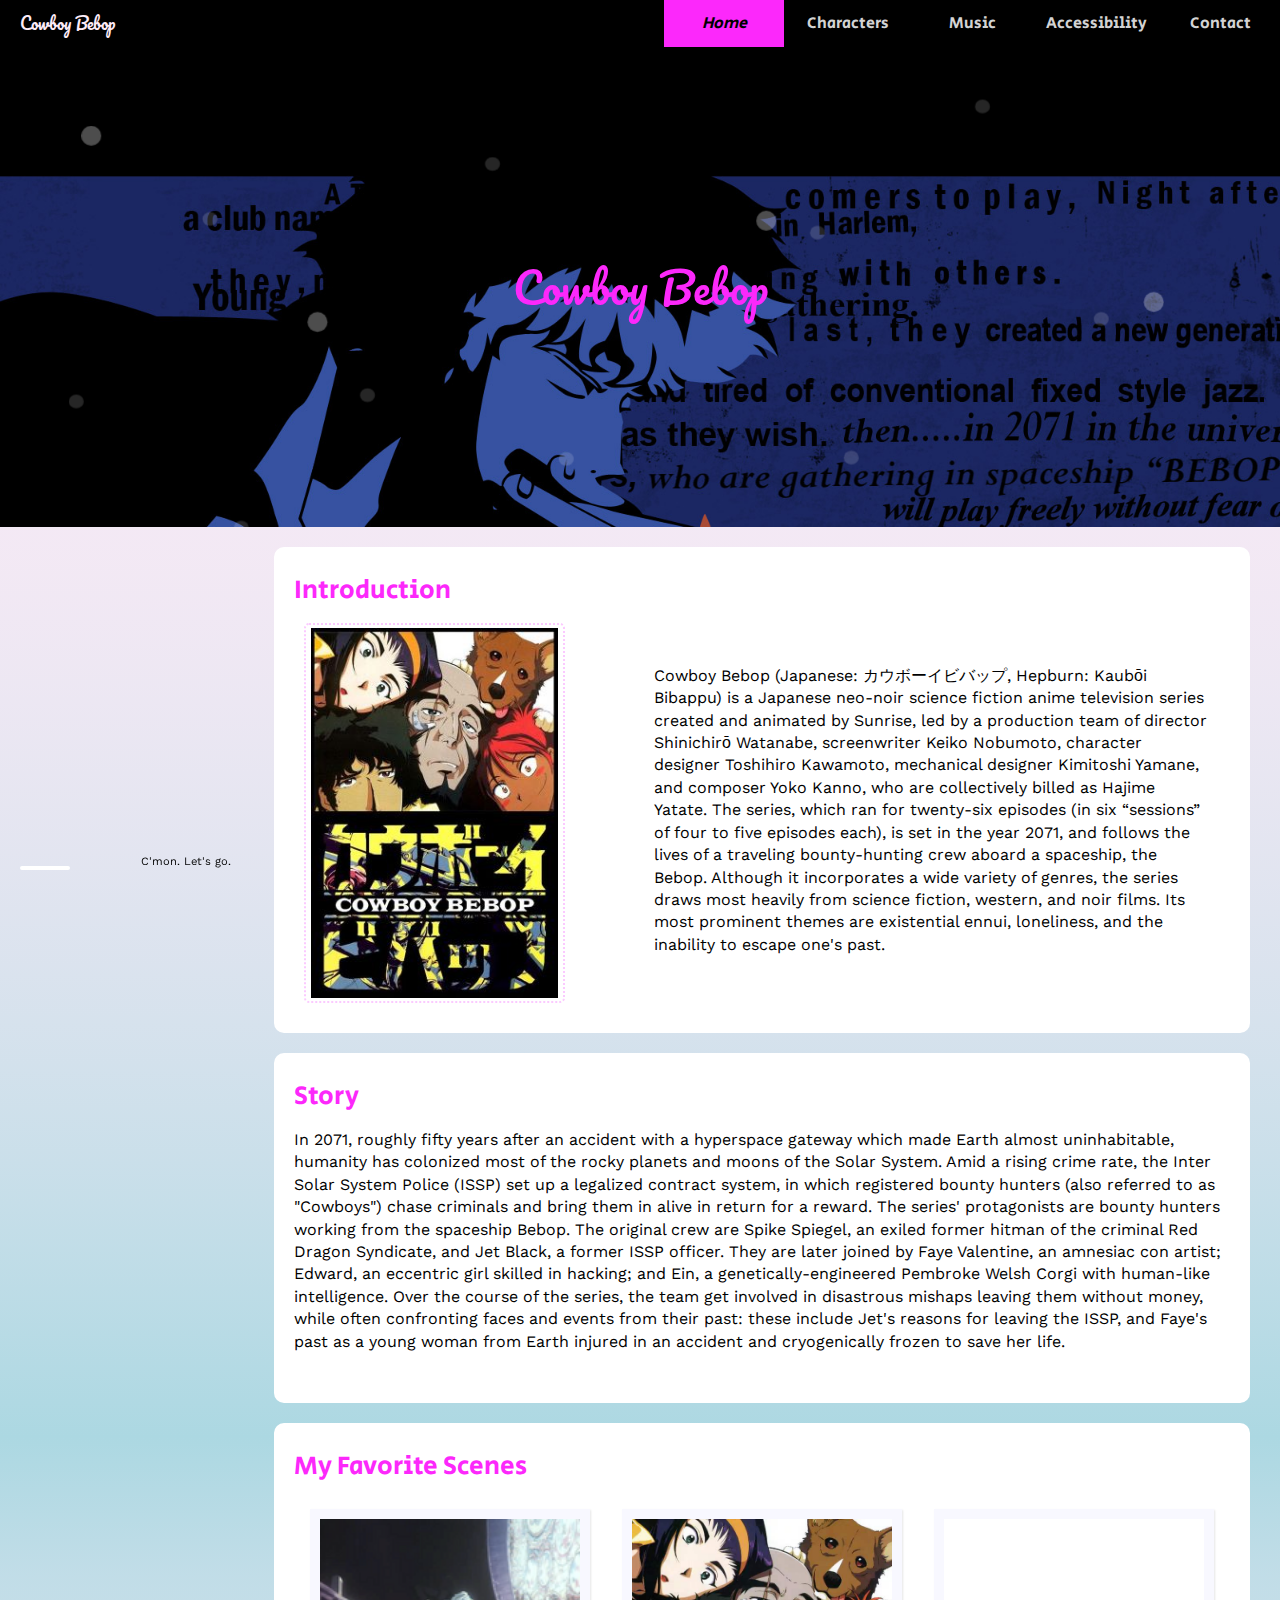
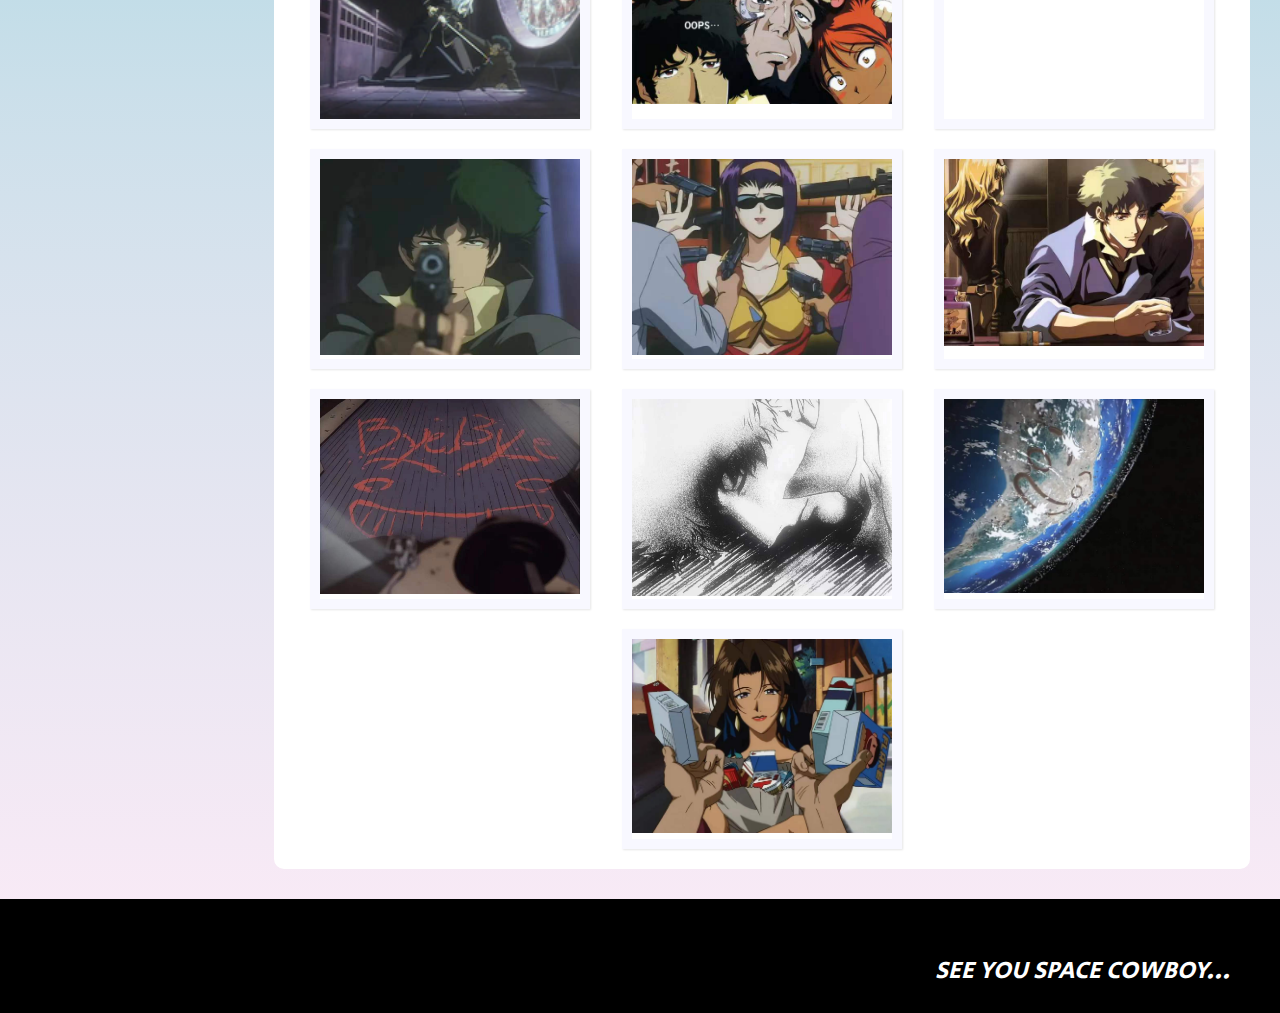
==== commit 640403aa: "final submission" ====
--- a/index.html
+++ b/index.html
@@ -9,7 +9,8 @@
         <link rel="stylesheet" href="css/style.css">
         <title>Home</title>
         <!-- Global site tag (gtag.js) - Google Analytics -->
-        <script async src="https://www.googletagmanager.com/gtag/js?id=G-1WR4FGPYL1"></script>
+        <script async src="https://www.googletagm6anager.com/gtag/js?id=G-1WR4FGPYL1"></script>
+        <script src="https://ajax.googleapis.com/ajax/libs/jquery/1.7.1/jquery.min.js" type="text/javascript"></script>
         <script>
             window.dataLayer = window.dataLayer || [];
             function gtag(){dataLayer.push(arguments);}
@@ -22,50 +23,241 @@
     <body>
         <a class = "skip" href="#main">Skip to Main Content</a>
         <header>
-            <nav>
+            <div class="head">
+                <p>Cowboy Bebop</p>
+                <nav>
+                    <ul>
+                        <li class="active"><a href = "index.html" >Home</a></li>
+                        <li><a href = "character.html">Characters</a></li>
+                        <li><a href = "music.html">Music</a></li>
+                        <li><a href = "accessibility.html">Accessibility</a></li>
+                        <li><a href = "contact.html" >Contact</a></li>
+                    </ul>
+                </nav>
+            </div>
+            <div class="hero">
+                <div class="snow">
+                    <svg xmlns="http://www.w3.org/2000/svg" viewBox="0 0 1024 1536" preserveAspectRatio="xMidYMax slice">
+                        <g fill="#FFF" fill-opacity=".15" transform="translate(55 42)">
+                            <g id="snow-bottom-layer">
+                                <ellipse cx="6" cy="1009.5" rx="6" ry="5.5"/>
+                                <ellipse cx="138" cy="1110.5" rx="6" ry="5.5"/>
+                                <ellipse cx="398" cy="1055.5" rx="6" ry="5.5"/>
+                                <ellipse cx="719" cy="1284.5" rx="6" ry="5.5"/>
+                                <ellipse cx="760" cy="1155.5" rx="6" ry="5.5"/>
+                                <ellipse cx="635" cy="1459.5" rx="6" ry="5.5"/>
+                                <ellipse cx="478" cy="1335.5" rx="6" ry="5.5"/>
+                                <ellipse cx="322" cy="1414.5" rx="6" ry="5.5"/>
+                                <ellipse cx="247" cy="1234.5" rx="6" ry="5.5"/>
+                                <ellipse cx="154" cy="1425.5" rx="6" ry="5.5"/>
+                                <ellipse cx="731" cy="773.5" rx="6" ry="5.5"/>
+                                <ellipse cx="599" cy="874.5" rx="6" ry="5.5"/>
+                                <ellipse cx="339" cy="819.5" rx="6" ry="5.5"/>
+                                <ellipse cx="239" cy="1004.5" rx="6" ry="5.5"/>
+                                <ellipse cx="113" cy="863.5" rx="6" ry="5.5"/>
+                                <ellipse cx="102" cy="1223.5" rx="6" ry="5.5"/>
+                                <ellipse cx="395" cy="1155.5" rx="6" ry="5.5"/>
+                                <ellipse cx="826" cy="943.5" rx="6" ry="5.5"/>
+                                <ellipse cx="626" cy="1054.5" rx="6" ry="5.5"/>
+                                <ellipse cx="887" cy="1366.5" rx="6" ry="5.5"/>
+                                <ellipse cx="6" cy="241.5" rx="6" ry="5.5"/>
+                                <ellipse cx="138" cy="342.5" rx="6" ry="5.5"/>
+                                <ellipse cx="398" cy="287.5" rx="6" ry="5.5"/>
+                                <ellipse cx="719" cy="516.5" rx="6" ry="5.5"/>
+                                <ellipse cx="760" cy="387.5" rx="6" ry="5.5"/>
+                                <ellipse cx="635" cy="691.5" rx="6" ry="5.5"/>
+                                <ellipse cx="478" cy="567.5" rx="6" ry="5.5"/>
+                                <ellipse cx="322" cy="646.5" rx="6" ry="5.5"/>
+                                <ellipse cx="247" cy="466.5" rx="6" ry="5.5"/>
+                                <ellipse cx="154" cy="657.5" rx="6" ry="5.5"/>
+                                <ellipse cx="731" cy="5.5" rx="6" ry="5.5"/>
+                                <ellipse cx="599" cy="106.5" rx="6" ry="5.5"/>
+                                <ellipse cx="339" cy="51.5" rx="6" ry="5.5"/>
+                                <ellipse cx="239" cy="236.5" rx="6" ry="5.5"/>
+                                <ellipse cx="113" cy="95.5" rx="6" ry="5.5"/>
+                                <ellipse cx="102" cy="455.5" rx="6" ry="5.5"/>
+                                <ellipse cx="395" cy="387.5" rx="6" ry="5.5"/>
+                                <ellipse cx="826" cy="175.5" rx="6" ry="5.5"/>
+                                <ellipse cx="626" cy="286.5" rx="6" ry="5.5"/>
+                                <ellipse cx="887" cy="598.5" rx="6" ry="5.5"/>
+                            </g>
+                        </g>
+                        <g fill="#FFF" fill-opacity=".3" transform="translate(65 63)">
+                            <g id="snow-top-layer">
+                                <circle cx="8" cy="776" r="8"/>
+                                <circle cx="189" cy="925" r="8"/>
+                                <circle cx="548" cy="844" r="8"/>
+                                <circle cx="685" cy="1115" r="8"/>
+                                <circle cx="858" cy="909" r="8"/>
+                                <circle cx="874" cy="1438" r="8" transform="rotate(180 874 1438)"/>
+                                <circle cx="657" cy="1256" r="8" transform="rotate(180 657 1256)"/>
+                                <circle cx="443" cy="1372" r="8" transform="rotate(180 443 1372)"/>
+                                <circle cx="339" cy="1107" r="8" transform="rotate(180 339 1107)"/>
+                                <circle cx="24" cy="1305" r="8" transform="rotate(180 24 1305)"/>
+                                <circle cx="8" cy="8" r="8"/>
+                                <circle cx="189" cy="157" r="8"/>
+                                <circle cx="548" cy="76" r="8"/>
+                                <circle cx="685" cy="347" r="8"/>
+                                <circle cx="858" cy="141" r="8"/>
+                                <circle cx="874" cy="670" r="8" transform="rotate(180 874 670)"/>
+                                <circle cx="657" cy="488" r="8" transform="rotate(180 657 488)"/>
+                                <circle cx="443" cy="604" r="8" transform="rotate(180 443 604)"/>
+                                <circle cx="339" cy="339" r="8" transform="rotate(180 339 339)"/>
+                                <circle cx="24" cy="537" r="8" transform="rotate(180 24 537)"/>
+                            </g>
+                        </g>
+                    </svg>
+                </div>
+                <div class="hero_content">
+                    <h1>Cowboy Bebop</h1>
+                </div>
+            </div>
+
+            <div id="myNav" class="overlay">
+
+                <!-- Button to close the overlay navigation -->
+                <a href="javascript:void(0)" class="closebtn" onclick="closeNav()">&times;</a>
+
+                <!-- Overlay content -->
+                <div class="overlay-content">
+                    <a href="#main">Introduction</a>
+                    <a href="#story">Story</a>
+                    <a href="#scene">My Favorite Scenes</a>
+                </div>
+
+            </div>
+        </header>
+
+        <main>
+
+            <div class="navin" onclick="openNav()">
+                <p>+Contents</p>
+            </div>
+
+            <div id="toc">
                 <ul>
-                    <li class="active"><a href = "index.html" >Home</a></li>
-                    <li><a href = "character.html">Characters</a></li>
-                    <li><a href = "music.html">Music</a></li>
-                    <li><a href = "accessibility.html">Accessibility</a></li>
-                    <li><a href = "contact.html" >Contact</a></li>
+
                 </ul>
-            </nav>
-            <h1>Cowboy Bebop</h1>
-        </header>
-
-        <main>
-            <div class="intro pic" id="main">
+                <img src="images/contents.png" alt=""/>
+            </div>
+
+            <div id="comment">
+                <img src="images/speak.jpg" alt=""/>
+                <img src="images/com.svg" alt=""/>
+                <p>C'mon. Let's go.</p>
+            </div>
+
+            <div class="intro pic seg-begin" id="main">
                 <h2>Introduction</h2>
                 <p>Cowboy Bebop (Japanese: カウボーイビバップ, Hepburn: Kaubōi Bibappu) is a Japanese neo-noir science fiction anime television series created and animated by Sunrise, led by a production team of director Shinichirō Watanabe, screenwriter Keiko Nobumoto, character designer Toshihiro Kawamoto, mechanical designer Kimitoshi Yamane, and composer Yoko Kanno, who are collectively billed as Hajime Yatate. The series, which ran for twenty-six episodes (in six “sessions” of four to five episodes each), is set in the year 2071, and follows the lives of a traveling bounty-hunting crew aboard a spaceship, the Bebop. Although it incorporates a wide variety of genres, the series draws most heavily from science fiction, western, and noir films. Its most prominent themes are existential ennui, loneliness, and the inability to escape one's past.
                 </p>
-                <img src = "images/poster.jpg" width="200" alt="poster"/>
-
-            </div>
-            <div>
+                <div class="flip-card">
+                    <div class="flip-card-inner">
+                        <div class="flip-card-front">
+                            <img src = "images/poster.jpg" width="200" alt="poster"/>
+                        </div>
+                        <div class="flip-card-back">
+                            <p>"Once, there was a tiger striped cat. This cat, died a million deaths, revived and lived a million lives. And he had various owners that he didn’t really care about, the cat wasn’t afraid to die. Then ONE day, he met a white female cat, the two of them fell in love and lived together happily. Well, the years went by and the white female cat got old and passed away. The tiger striped cat cried a million times, then he also died. But this time…..he didn’t come back."</p>
+                        </div>
+                    </div>
+                </div>
+            </div>
+            <div class="seg-begin" id="story">
+                <h2>Story</h2>
                 <p>In 2071, roughly fifty years after an accident with a hyperspace gateway which made Earth almost uninhabitable, humanity has colonized most of the rocky planets and moons of the Solar System. Amid a rising crime rate, the Inter Solar System Police (ISSP) set up a legalized contract system, in which registered bounty hunters (also referred to as "Cowboys") chase criminals and bring them in alive in return for a reward. The series' protagonists are bounty hunters working from the spaceship Bebop. The original crew are Spike Spiegel, an exiled former hitman of the criminal Red Dragon Syndicate, and Jet Black, a former ISSP officer. They are later joined by Faye Valentine, an amnesiac con artist; Edward, an eccentric girl skilled in hacking; and Ein, a genetically-engineered Pembroke Welsh Corgi with human-like intelligence. Over the course of the series, the team get involved in disastrous mishaps leaving them without money, while often confronting faces and events from their past: these include Jet's reasons for leaving the ISSP, and Faye's past as a young woman from Earth injured in an accident and cryogenically frozen to save her life.</p>
             </div>
 
-            <div>
+            <div id="scene" class="seg-begin">
                 <h2>My Favorite Scenes</h2>
                 <div class="gallery">
-                    <img src = "images/1.png" width="200" alt="The duel"/>
-                    <img src = "images/2.jpg" width="200" alt="Group photo"/>
-                    <img src = "images/3.jpg" width="200" alt="See you cowgirl"/>
-                    <img src = "images/4.jpg" width="200" alt="Spike with the gun"/>
-                    <img src = "images/5.jpg" width="200" alt="Faye with guns"/>
-                    <img src = "images/6.jpg" width="200" alt="Spike smoking"/>
-                    <img src = "images/7.jpg" width="200" alt="Ed's bye bye"/>
-                    <img src = "images/8.jpg" width="200" alt="Spike at his last"/>
-                    <img src = "images/9.jpg" width="200" alt="Ed and the earth"/>
-                    <img src = "images/10.jpg" width="200" alt="Episode 1"/>
+                    <div class="view view-sixth">
+                        <img src="images/1.png" alt=""/>
+                        <div class="mask">
+                            <h2>The duel</h2>
+                            <p>Spike and Vicious began a fight at the top of a church. Spike didn't die though falling from the window.</p>
+                            <a href="/character.html#main" class="info">Read More</a>
+                        </div>
+                    </div>
+                    <div class="view view-sixth">
+                        <img src="images/2.jpg" alt=""/>
+                        <div class="mask">
+                            <h2>Group photo</h2>
+                            <p>A photo of the main characters. It was said that this was a photo only for Jet, but everyone squeezed in...</p>
+                            <a href="/character.html#jet" class="info">Read More</a>
+                        </div>
+                    </div>
+                    <div class="view view-sixth">
+                        <img src = "images/3.png" alt=""/>
+                        <div class="mask">
+                            <h2>See you cowgirl</h2>
+                            <p>This is the ending of one of my favorite episodes. Faye, Ed, and Ein left the spaceship Bebop (temporarily).</p>
+                            <a href="/character.html#faye" class="info">Read More</a>
+                        </div>
+                    </div>
+                    <div class="view view-sixth">
+                        <img src = "images/4.jpg" alt=""/>
+                        <div class="mask">
+                            <h2>Spike with the gun</h2>
+                            <p>Spike is always with his gun (and cigaratte). He is shooting at someone, or... at you?</p>
+                            <a href="/character.html#main" class="info">Read More</a>
+                        </div>
+                    </div>
+                    <div class="view view-sixth">
+                        <img src = "images/5.jpg" alt=""/>
+                        <div class="mask">
+                            <h2>Faye with guns</h2>
+                            <p>This is the scene of Faye's first appearance. She was escaping from debt collectors and got caught. A charming woman.</p>
+                            <a href="/character.html#faye" class="info">Read More</a>
+                        </div>
+                    </div>
+                    <div class="view view-sixth">
+                        <img src="images/6.jpg" alt=""/>
+                        <div class="mask">
+                            <h2>Spike and Julia</h2>
+                            <p>This is a photo of Spike and Julia of their young age. They were young, happy, and bold at that time. Of course they are still like that now.</p>
+                            <a href="/character.html#julia" class="info">Read More</a>
+                        </div>
+                    </div>
+                    <div class="view view-sixth">
+                        <img src="images/7.jpg" alt=""/>
+                        <div class="mask">
+                            <h2>Ed's bye bye</h2>
+                            <p>When Ed left the spaceship Cowboy, she left a painting on the roof of the spaceship.</p>
+                            <a href="/character.html#ed" class="info">Read More</a>
+                        </div>
+                    </div>
+                    <div class="view view-sixth">
+                        <img src="images/8.jpg" alt=""/>
+                        <div class="mask">
+                            <h2>Spike at the end</h2>
+                            <p>Yeah. It's the end of him. ...I guess? I hope so.</p>
+                            <a href="/character.html#main" class="info">Read More</a>
+                        </div>
+                    </div>
+                    <div class="view view-sixth">
+                        <img src="images/9.jpg" alt=""/>
+                        <div class="mask">
+                            <h2>Ed and the earth</h2>
+                            <p>As I mentioned before, Ed loves painting. Although there are few people living on the earth at that time, she was still painting...</p>
+                            <a href="/character.html#ed" class="info">Read More</a>
+                        </div>
+                    </div>
+                    <div class="view view-sixth">
+                        <img src="images/10.jpg" alt=""/>
+                        <div class="mask">
+                            <h2>Episode 1</h2>
+                            <p>Spike meaninglessly stole a bread from this pretty woman and offered her some cigerattes. That's SO Spike.</p>
+                            <a href="/character.html" class="info">Read More</a>
+                        </div>
+                    </div>
                 </div>
             </div>
 
         </main>
 
         <footer>
-            <p>Ruotong Gao &copy; 2021</p>
+            <p>SEE YOU SPACE COWBOY...</p>
         </footer>
+        <script src="js/nav.js"></script>
     </body>
 </html>--- a/css/style.css
+++ b/css/style.css
@@ -52,9 +52,9 @@
     left: -500px;
     font-family: "Franklin Gothic Medium", "Secular One", Sans-serif;
     font-size: 12px;
-    color: #5800FF;
+    color: ghostwhite;
     text-decoration: none;
-    background-color: white;
+    background-color: black;
 }
 
 .skip:focus{
@@ -62,9 +62,17 @@
     top: 10px;
 }
 
+div.head{
+    background-color: black;
+    background-image: url(../images/footer.png);
+    display: inline-flex;
+    flex-direction: column;
+    width: 100%;
+}
+
 nav{
     text-align: center;
-    background-color: #FDEBF7;
+
 }
 
 nav li{
@@ -73,79 +81,81 @@
     padding: 15px 0;
 }
 
-
-@media screen and (min-width: 800px){
-    nav li{
-        display: inline-block;
-        width: 200px;
-        padding: 15px 0;
-    }
-}
-
-nav li a{
+div.head p{
+    display: none;
+}
+
+
+div.head nav li a{
     text-decoration: none;
     font-family: "Franklin Gothic Medium", "Secular One", Sans-serif;
-    color: dimgray;
-}
-
-
-
-nav li.active{
+    color: lightgray;
+    font-size: 16px;
+}
+
+div.head nav li.active{
     background-color: #FC28FB;
 }
 
-nav li.active a{
+div.head nav li.active a{
     color: black;
-}
-
-
-nav li:hover a{
+    font-style: italic;
+}
+
+
+div.head nav li:hover a{
     text-decoration: underline;
+}
+
+body{
+    background-color: #FDEBF7;
+    background: linear-gradient(#FDEBF7,40%, #acd8e2,70%, #FDEBF7);
 }
 
 main{
     padding: 0 30px 30px;
-    background-color: #FFFFFF;
 }
 
 h1{
-    font-size: 36px;
+    font-size: 42px;
     color: #FC28FB;
     text-align: center;
     font-family: "Pacifico", "Franklin Gothic Medium", Sans-serif;
-    padding: 120px 0; 
-    background-image: url("../images/background.jpg");
-    background-size: cover;
-    background-attachment: fixed;
-    background-position: bottom;
 }
 
 h2{
-    font-size: 24px;
+    font-size: 26px;
     color: #FC28FB;
     font-family: "Franklin Gothic Medium","Secular One", Sans-serif;
     padding: 20px 0;
+    background-color: white;
 }
 
 h3{
     font-size: 18px;
     color: dimgray;
     font-family: "Franklin Gothic Medium","Secular One", Sans-serif;
+    text-transform: uppercase;
     font-weight: 400;
     padding: 10px 0;
 }
 
-div{
-    max-width: 700px;
+div.seg-begin{
     min-width: 200px;
+    max-width: 1000px;
+    width: 100%;
     margin: auto;
-    padding-top: 10px;
-}
+    margin-top: 20px;
+    padding: 10px 20px 10px;
+    background-color: white;
+    border-radius: 10px;
+}
+
 
 div p{
     line-height: 140%;
     font-family: "Work Sans", "Calibri", Sans-serif;
-    font-size: 15px;
+    font-size: 1em;
     margin-bottom: 25px;
     display: inline-block;
     color: black;
@@ -170,6 +180,18 @@
     border-radius: 5px;
 }
 
+.gallery img{
+    margin: 0;
+    padding: 0;
+    border:0;
+    border-radius: 0;
+}
+
+.intro img{
+    height: 100%;
+    width: auto;
+}
+
 div.mid img{
     display: block;
     width: 100%;
@@ -179,56 +201,81 @@
 @keyframes animatedImage {
     from {
         opacity: 30%;
+        border-radius: 5px;
     }
     to {
         opacity: 100%;
-    }
-}
-
+        border-radius: 20px;
+    }
+}
+
+/*
 .gallery img:nth-child(even){
-    border-color: darkgray;
-    animation: animatedImage 3s linear infinite alternate;
-}
-
-@media screen and (min-width: 500px){
-
-    img{
-        margin: 0 10px 10px;
-        padding: 3px 5px;
-        border:dotted 2px #FBCAFF;
-        border-radius: 5px;
-    }
-
-
-    div.mid img{
-        display: block;
-        width: 50%;
-        margin: 10px auto;
-    }
-
-    div.pic{
-        display: grid;
-        grid-template-columns: 4fr 2fr;
-    }
-
-    div.pic h2{
-        grid-column: 1/-1;
-    }
-
-    div.gallery img{
-        width: 30%;
-        object-fit: cover;
+border-color: darkgray;
+animation: animatedImage 3s linear infinite alternate;
+}
+*/
+
+@media screen and (prefers-reduced-motion: reduce){
+    /*
+    .gallery img:nth-child(even){
+    animation: none;
+}
+    */
+
+    #snow-top-layer {
+        animation: none;
+    }
+
+    #snow-bottom-layer {
+        animation: none;
+    }
+
+    .flip-card:hover .flip-card-inner {
+        transform: none;
+    }
+
+    .view-sixth:hover h2 {
+        transform: none;
+    }
+
+    .view-sixth:hover p {
+        transform: none;
+    }
+
+    .view-sixth:hover a.info {
+        transform: none;
     }
 }
 
 img:hover{
     border:solid 2px #FC28FB;
+}
+
+div.pic{
+    display: grid;
+    grid-template-columns: 2fr 1fr;
+}
+
+div.pic p,div.pic img, div.pic h2, div.pic .flip-card{
+    grid-column: 1/-1;
+}
+
+div.pic .flip-card{
+    height: 400px;
+    padding-bottom: 20px;
 }
 
 
 div.gallery{
     display:flex;
     flex-flow: row wrap;
+    justify-content: space-around;
+}
+
+div.gallery img{
+    width: 100%;
+    object-fit: fill;
 }
 
 .audio{
@@ -241,7 +288,7 @@
 }
 
 #overlay{
-    max-width: 700px;
+    max-width: 900px;
     min-width: 200px;
     margin: auto;
     padding-top: 10px;
@@ -264,16 +311,18 @@
     border: 1px solid #ccc;
     border-radius: 10px;
     box-sizing: border-box;
-    margin: 10px;
+    margin: 10px 0;
     resize: vertical;
 }
 
 input[type=submit]{
     font-family: "Franklin Gothic Medium","Secular One", Sans-serif;
     background-color: #FDEBF7;
+    color: black;
     font-size: 16px;
     cursor: pointer;
     padding: 15px;
+    height: 50px;
 }
 
 div.social{
@@ -290,14 +339,14 @@
 
 div.social a{
     font-size: 14px;
-    color: dimgray;
+    color: black;
     text-decoration: none;
     font-family: "Work Sans", "Calibri", Sans-serif;
 }
 
 
 div a:visited{
-    color: dimgray;
+    color: black;
 }
 
 div a:hover{
@@ -306,15 +355,597 @@
 }
 
 footer{
+    text-align: right;
+    text-transform: uppercase;
+    padding: 60px 20px 30px;
+    background-color: black;
+    background-image: url(../images/footer.png);
+
+}
+
+footer p{
+    color: white;
+    font-style: italic;
+    margin-right: 30px;
+    font-family: "Franklin Gothic Medium","Secular One",  Sans-serif;
+    font-size: 1.5em;
+}
+
+div.hero{
+    max-width: inherit;
+}
+
+.hero {
+    background-image: url("../images/background.jpg");
+    background-size: cover;
+    background-position: center;
+    min-height: 100vh;
+    min-height: 30rem;
+    position: relative;
+    overflow: hidden;
     display: flex;
-    flex-flow: column wrap;
+    justify-content: center;
+    align-content: center;
+}
+
+.hero_content {
+    position: relative;
+    align-self: center;
+    padding: 3rem 0;
+}
+
+.snow {
+    position: absolute;
+    min-width: 100vw;
+    min-height: 100vh;
+    height: 100%;
+    width: 100%;
+    top: 0;
+    left: 0;
+}
+
+.snow .svg {
+    position: absolute;
+    width: 100%;
+    height: 100%;
+}
+
+#snow-top-layer {
+    will-change: transform;
+    transform: translateY(-768px);
+    animation: fall 22.5s infinite linear;
+}
+
+#snow-bottom-layer {
+    will-change: transform;
+    transform: translateY(-768px);
+    animation: fall 45s infinite linear;
+}
+
+@keyframes fall {
+
+    100% {
+        transform: translateY(0);
+    }
+
+}
+
+.view {
+    width: 300px;
+    height: 220px;
+    margin: 10px;
+    border: 10px solid ghostwhite;
+    padding-top:0;
+    overflow: hidden;
+    position: relative;
     text-align: center;
-    padding: 20px 0;
-    background-color: #FDEBF7;
-}
-
-footer p{
+    -webkit-box-shadow: 1px 1px 2px #e6e6e6;
+    -moz-box-shadow: 1px 1px 2px #e6e6e6;
+    box-shadow: 1px 1px 2px #e6e6e6;
+    cursor: default;
+}
+.view .mask{
+    width: auto;
+    height: 220px;
+    position: absolute;
+    overflow: hidden;
+    top: 0;
+    left: 0;
+}
+
+.view img {
+    display: block;
+    position: relative;
+    object-fit: cover;
+}
+
+.view h2 {
+    font-family: "Franklin Gothic Medium", "Secular One", Sans-serif;
+    text-transform: uppercase;
+    color: #fff;
+    text-align: center;
+    position: relative;
+    font-size: 17px;
+    padding: 10px;
+    background: rgba(0, 0, 0, 0.8);
+    margin: 20px 0 0 0;
+}
+.view p {
+    font-family: "Work Sans", "Calibri", Sans-serif;
+    font-style: italic;
+    font-size: 12px;
+    position: relative;
+    color: #fff;
+    padding: 10px 15px 0;
+    text-align: center;
+}
+.view a.info {
+    display: inline-block;
+    font-family: "Franklin Gothic Medium", "Secular One", Sans-serif;
+    text-decoration: none;
+    padding: 7px 14px;
+    margin:0;
+    background: #000;
+    color: #fff;
+    text-transform: uppercase;
+    -webkit-box-shadow: 0 0 1px #000;
+    -moz-box-shadow: 0 0 1px #000;
+    box-shadow: 0 0 1px #000;
+}
+.view a.info: hover {
+    -webkit-box-shadow: 0 0 5px #000;
+    -moz-box-shadow: 0 0 5px #000;
+    box-shadow: 0 0 5px #000;
+}
+
+@media screen and (min-width: 500px){
+    img{
+        margin: 0 10px 10px;
+        padding: 3px 5px;
+        border:dotted 2px #FBCAFF;
+        border-radius: 5px;
+    }
+
+
+    div.mid img{
+        display: block;
+        width: 50%;
+        margin: 10px auto;
+    }
+
+
+    div.pic p{
+        grid-column: 1/2;
+    }
+
+    div.pic img, div.pic .flip-card{
+        grid-column: 2/3;
+    }
+
+    .view {
+        width: 45%;
+    }
+    .view .mask{
+        width: 100%;
+    }
+
+    nav li{
+        width: 19%;
+    }
+}
+
+.view-sixth img {
+    -webkit-transition: all 0.4s ease-in-out 0.5s;
+    -moz-transition: all 0.4s ease-in-out 0.5s;
+    -o-transition: all 0.4s ease-in-out 0.5s;
+    -ms-transition: all 0.4s ease-in-out 0.5s;
+    transition: all 0.4s ease-in-out 0.5s;
+}
+.view-sixth .mask {
+    background-color: rgba(55,82,161,0.5);
+    -ms-filter: "progid: DXImageTransform.Microsoft.Alpha(Opacity=0)";
+    filter: alpha(opacity=0);
+    opacity: 0;
+    -webkit-transition: all 0.3s ease-in 0.4s;
+    -moz-transition: all 0.3s ease-in 0.4s;
+    -o-transition: all 0.3s ease-in 0.4s;
+    -ms-transition: all 0.3s ease-in 0.4s;
+    transition: all 0.3s ease-in 0.4s;
+}
+.view-sixth h2 {
+    -ms-filter: "progid: DXImageTransform.Microsoft.Alpha(Opacity=0)";
+    filter: alpha(opacity=0);
+    opacity: 0;
+    border-bottom: 1px solid rgba(0, 0, 0, 0.3);
+    background: transparent;
+    margin: 20px 40px 0px 40px;
+    -webkit-transform: scale(10);
+    -moz-transform: scale(10);
+    -o-transform: scale(10);
+    -ms-transform: scale(10);
+    transform: scale(10);
+    -webkit-transition: all 0.3s ease-in-out 0.1s;
+    -moz-transition: all 0.3s ease-in-out 0.1s;
+    -o-transition: all 0.3s ease-in-out 0.1s;
+    -ms-transition: all 0.3s ease-in-out 0.1s;
+    transition: all 0.3s ease-in-out 0.1s;
+}
+.view-sixth p {
+    -ms-filter: "progid: DXImageTransform.Microsoft.Alpha(Opacity=0)";
+    filter: alpha(opacity=0);
+    opacity: 0;
+    -webkit-transform: scale(10);
+    -moz-transform: scale(10);
+    -o-transform: scale(10);
+    -ms-transform: scale(10);
+    transform: scale(10);
+    -webkit-transition: all 0.3s ease-in-out 0.2s;
+    -moz-transition: all 0.3s ease-in-out 0.2s;
+    -o-transition: all 0.3s ease-in-out 0.2s;
+    -ms-transition: all 0.3s ease-in-out 0.2s;
+    transition: all 0.3s ease-in-out 0.2s;
+}
+.view-sixth a.info {
+    -ms-filter: "progid: DXImageTransform.Microsoft.Alpha(Opacity=0)";
+    filter: alpha(opacity=0);
+    opacity: 0;
+    -webkit-transform: translateY(100px);
+    -moz-transform: translateY(100px);
+    -o-transform: translateY(100px);
+    -ms-transform: translateY(100px);
+    transform: translateY(100px);
+    -webkit-transition: all 0.3s ease-in-out 0.1s;
+    -moz-transition: all 0.3s ease-in-out 0.1s;
+    -o-transition: all 0.3s ease-in-out 0.1s;
+    -ms-transition: all 0.3s ease-in-out 0.1s;
+    transition: all 0.3s ease-in-out 0.1s;
+}
+.view-sixth:hover .mask {
+    -ms-filter: "progid: DXImageTransform.Microsoft.Alpha(Opacity=100)";
+    filter: alpha(opacity=100);
+    opacity: 1;
+    -webkit-transition-delay: 0s;
+    -moz-transition-delay: 0s;
+    -o-transition-delay: 0s;
+    -ms-transition-delay: 0s;
+    transition-delay: 0s;
+}
+.view-sixth:hover img {
+    -webkit-transition-delay: 0s;
+    -moz-transition-delay: 0s;
+    -o-transition-delay: 0s;
+    -ms-transition-delay: 0s;
+    transition-delay: 0s;
+}
+.view-sixth:hover h2 {
+    -ms-filter: "progid: DXImageTransform.Microsoft.Alpha(Opacity=100)";
+    filter: alpha(opacity=100);
+    opacity: 1;
+    -webkit-transform: scale(1);
+    -moz-transform: scale(1);
+    -o-transform: scale(1);
+    -ms-transform: scale(1);
+    transform: scale(1);
+    -webkit-transition-delay: 0.1s;
+    -moz-transition-delay: 0.1s;
+    -o-transition-delay: 0.1s;
+    -ms-transition-delay: 0.1s;
+    transition-delay: 0.1s;
+}
+.view-sixth:hover p {
+    -ms-filter: "progid: DXImageTransform.Microsoft.Alpha(Opacity=100)";
+    filter: alpha(opacity=100);
+    opacity: 1;
+    -webkit-transform: scale(1);
+    -moz-transform: scale(1);
+    -o-transform: scale(1);
+    -ms-transform: scale(1);
+    transform: scale(1);
+    -webkit-transition-delay: 0.2s;
+    -moz-transition-delay: 0.2s;
+    -o-transition-delay: 0.2s;
+    -ms-transition-delay: 0.2s;
+    transition-delay: 0.2s;
+}
+.view-sixth:hover a.info {
+    -ms-filter: "progid: DXImageTransform.Microsoft.Alpha(Opacity=100)";
+    filter: alpha(opacity=100);
+    opacity: 1;
+    -webkit-transform: translateY(0px);
+    -moz-transform: translateY(0px);
+    -o-transform: translateY(0px);
+    -ms-transform: translateY(0px);
+    transform: translateY(0px);
+    -webkit-transition-delay: 0.3s;
+    -moz-transition-delay: 0.3s;
+    -o-transition-delay: 0.3s;
+    -ms-transition-delay: 0.3s;
+    transition-delay: 0.3s;
+}
+
+
+.overlay {
+    height: 0%;
+    width: 100%;
+    position: fixed;
+    z-index: 2;
+    top: 0;
+    left: 0;
+    background-color: rgb(0,0,0);
+    background-color: rgba(0,24,102, 0.9);
+    overflow-y: hidden;
+    transition: 0.5s;
+    padding: 0;
+}
+
+.overlay-content {
+    position: relative;
+    top: 25%;
+    width: 100%;
+    text-align: center;
+    margin-top: 30px;
+}
+
+.overlay a {
+    font-family: "Franklin Gothic Medium", "Secular One", Sans-serif;
+    padding: 8px;
+    text-decoration: none;
+    font-size: 24px;
+    color: #818181;
+    display: block;
+    transition: 0.3s;
+}
+.overlay a:visited {
+    color:  #818181;
+}
+
+.overlay a:hover, .overlay a:focus {
+    color: #f1f1f1;
+}
+
+.overlay .closebtn {
+    position: absolute;
+    top: 20px;
+    right: 45px;
+    font-size: 60px;
+}
+
+@media screen and (max-height: 450px) {
+    .overlay {overflow-y: auto;}
+    .overlay a {font-size: 20px}
+    .overlay .closebtn {
+        font-size: 40px;
+        top: 15px;
+        right: 35px;
+    }
+}
+
+.navin{
+    position: fixed;
+    margin-bottom: 0;
+    padding: 0;
+    bottom:15px;
+    right: 15px;
+    font-size:15px;
+    cursor:pointer;
+    z-index: 1;
+    text-align: center;
+}
+
+.navin p:last-child{
+    margin-top: 0;
+    margin-bottom: 0;
+    padding: 5px;
     color: dimgray;
-    font-family: "Franklin Gothic Medium","Secular One",  Sans-serif;
-    font-size: 14px;
+    writing-mode: vertical-rl;
+    text-orientation: mixed;
+    border:solid 1px dimgray;
+    border-radius:20px;
+    background-color: rgba(255, 255, 255, 0.8);
+}
+
+.navin p:hover{
+    color: whitesmoke;
+    background-color: dimgray;
+}
+
+#toc{
+    display: none;
+    position: sticky;
+    padding-top: 60px;
+    margin-right: 20px;
+    top: 0;
+    left: 10px;
+    text-align: right;
+}
+
+#toc ul{
+    margin-top: 20px;
+}
+
+#toc li{
+    padding: 5px 0;
+}
+
+#toc a{
+    font-family: "Franklin Gothic Medium", "Secular One", Sans-serif;
+    text-decoration: none;
+    color: #919191;
+    font-style: italic;
+}
+
+#toc a.active {
+    color: black;
+    text-decoration: underline;
+}
+
+#toc a:hover {
+    color: #FC28FB;
+}
+
+#toc img{
+    border:0;
+    width: 100%;
+}
+
+#comment{
+    display: none;
+}
+
+@media screen and (min-width: 800px){
+    nav li{
+        display: inline-block;
+        width: 120px;
+        padding: 15px 0;
+    }
+
+    .hero{
+        background-attachment: fixed;
+    }
+
+    .navin{
+        display: none;
+    }
+
+    main{
+        display: grid;
+        grid-template-columns: 1fr 4fr;
+    }
+
+    #toc{
+        display: grid;
+        grid-template-columns: 3fr 1fr;
+        grid-column: 1/2;
+        grid-row: 1/-1;
+    }
+
+    #comment{
+        display: grid;
+        grid-template-columns: 1fr 4fr;
+        column-gap: 5px;
+        align-items: end;
+        position: fixed;
+        width: 20%;
+        bottom: 20px;
+        left: 10px;
+    }
+
+    #comment img:first-child{
+        padding: 0;
+        border: solid 2px white;
+        border-radius: 30px;
+        bottom: 0;
+        opacity:100%;
+        grid-column: 1/2;
+    }
+    #comment img{
+        padding: 0;
+        border: 0;
+        opacity: 90%;
+        grid-column: 2/3;
+        grid-row:1/2;
+    }
+
+    #comment p{
+        z-index: 4;
+        grid-column: 2/3;
+        grid-row:1/2;
+        margin-left: 20%;
+        width: 80%;
+        align-self: center;
+        text-align: center;
+        font-size: 0.7em;
+        margin-bottom: 5%;
+    }
+
+    .seg-begin{
+        grid-column: 2/3;
+    }
+
+    .view {
+        width: 30%;
+    }
+
+    div.pic{
+        grid-template-columns: 1fr 2fr;
+        grid-column-gap: 40px;
+    }
+
+
+    div.pic img, div.pic .flip-card{
+        grid-column: 1/2;
+    }
+
+    div.pic p{
+        grid-column: 2/3;
+        grid-row: 2/3;
+        padding: 20px;
+        align-self: center;
+    }
+
+    div.head{
+        flex-direction: row;
+        align-items: center;
+        justify-content: space-between;
+        width: 100%;
+    }
+
+    div.head p{
+        display: inline;
+        width: auto;
+        color: #FDEBF7;
+        font-family: "Pacifico", "Franklin Gothic Medium", Sans-serif;
+        margin-bottom: 0;
+        margin-left: 20px;
+    }
+
+    div.head ul{
+        display: inline;
+    }
+
+
+}
+
+.flip-card {
+    background-color: transparent;
+    height: 400px;
+    width: 300px;
+    perspective: 1000px; /* Remove this if you don't want the 3D effect */
+    margin: auto 0;
+}
+
+.flip-card-inner {
+    position: relative;
+    width: 100%;
+    height: 100%;
+    text-align: center;
+    transition: transform 0.8s;
+    transform-style: preserve-3d;
+}
+
+.flip-card:hover .flip-card-inner {
+    transform: rotateY(180deg);
+}
+
+.flip-card-front, .flip-card-back {
+    position: absolute;
+    width: 100%;
+    height: 100%;
+    -webkit-backface-visibility: hidden; /* Safari */
+    backface-visibility: hidden;
+}
+
+.flip-card-front {
+    background-color: transparent;
+}
+
+.flip-card-back {
+    background-color: rgb(55,82,161);
+    padding: 50px 20px;
+    transform: rotateY(180deg);
+}
+
+.flip-card-back p{
+    color: white;
+    font-size: 12px;
 }